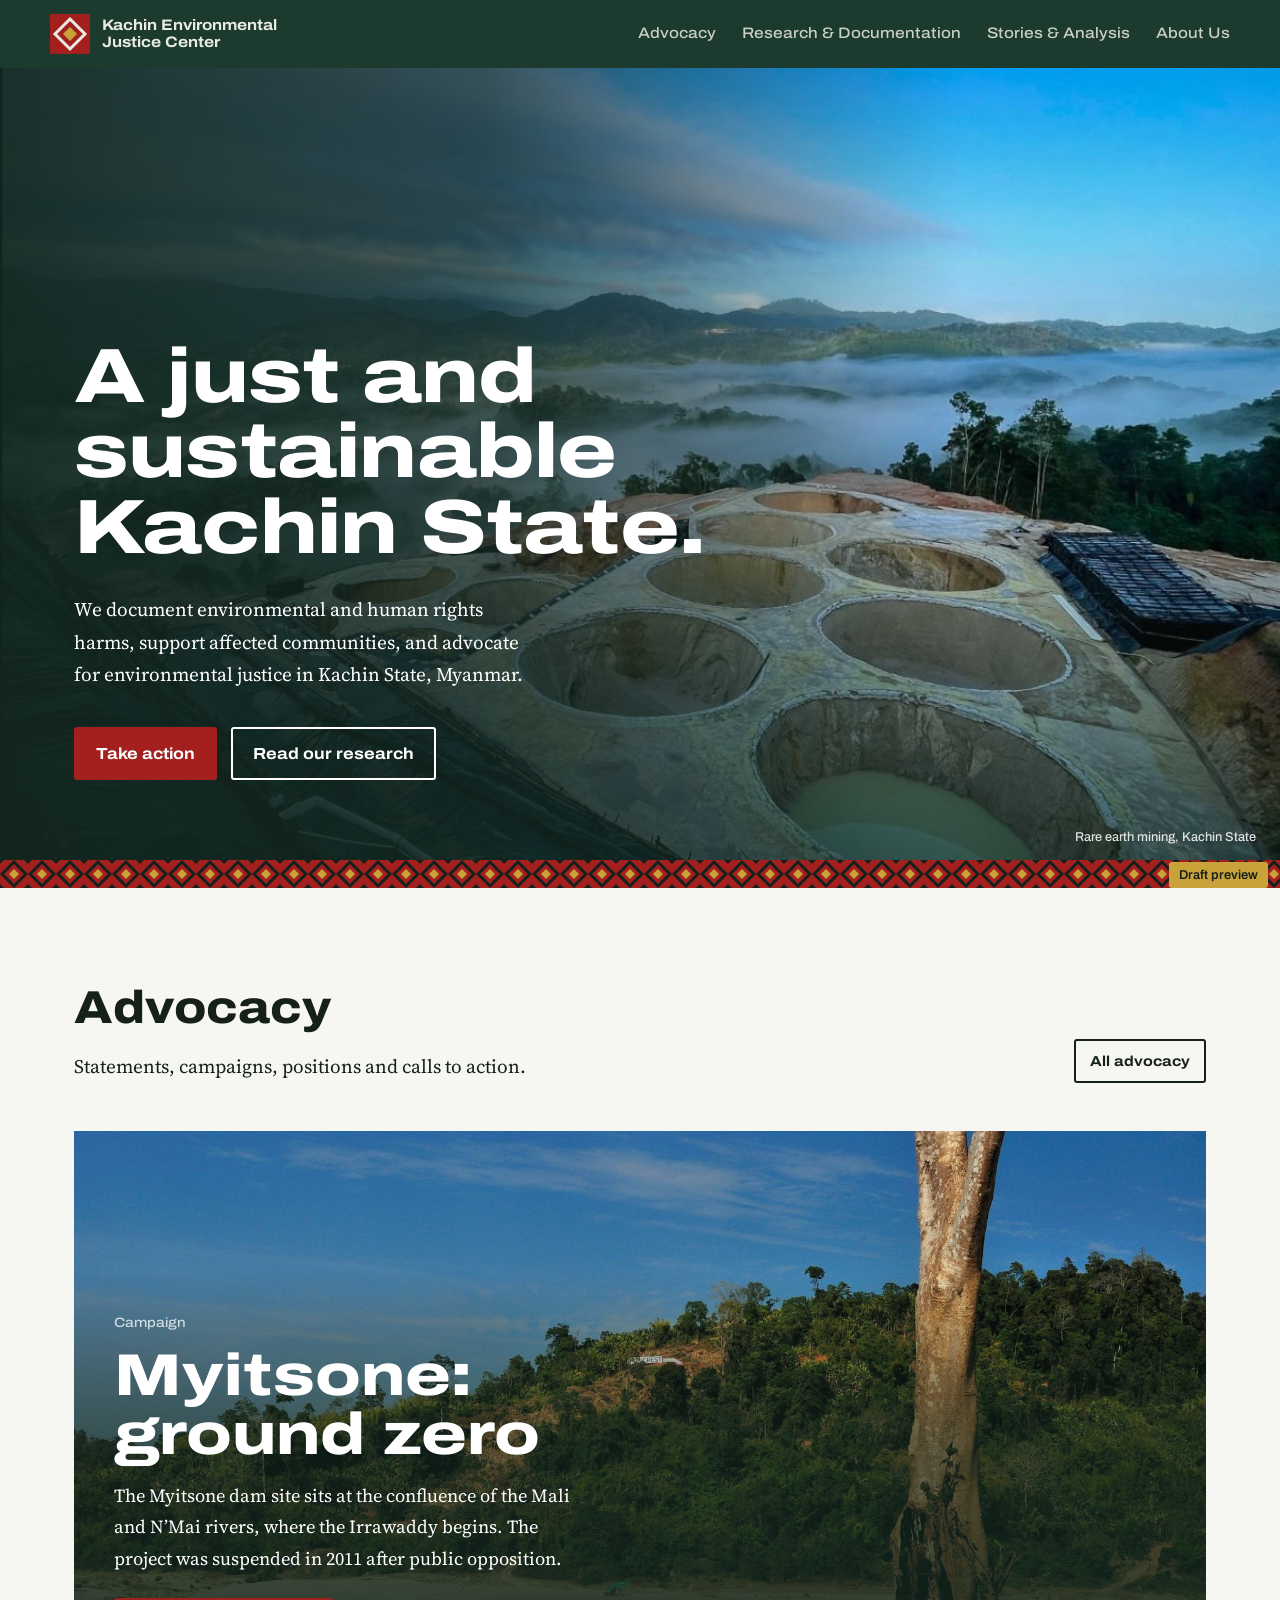
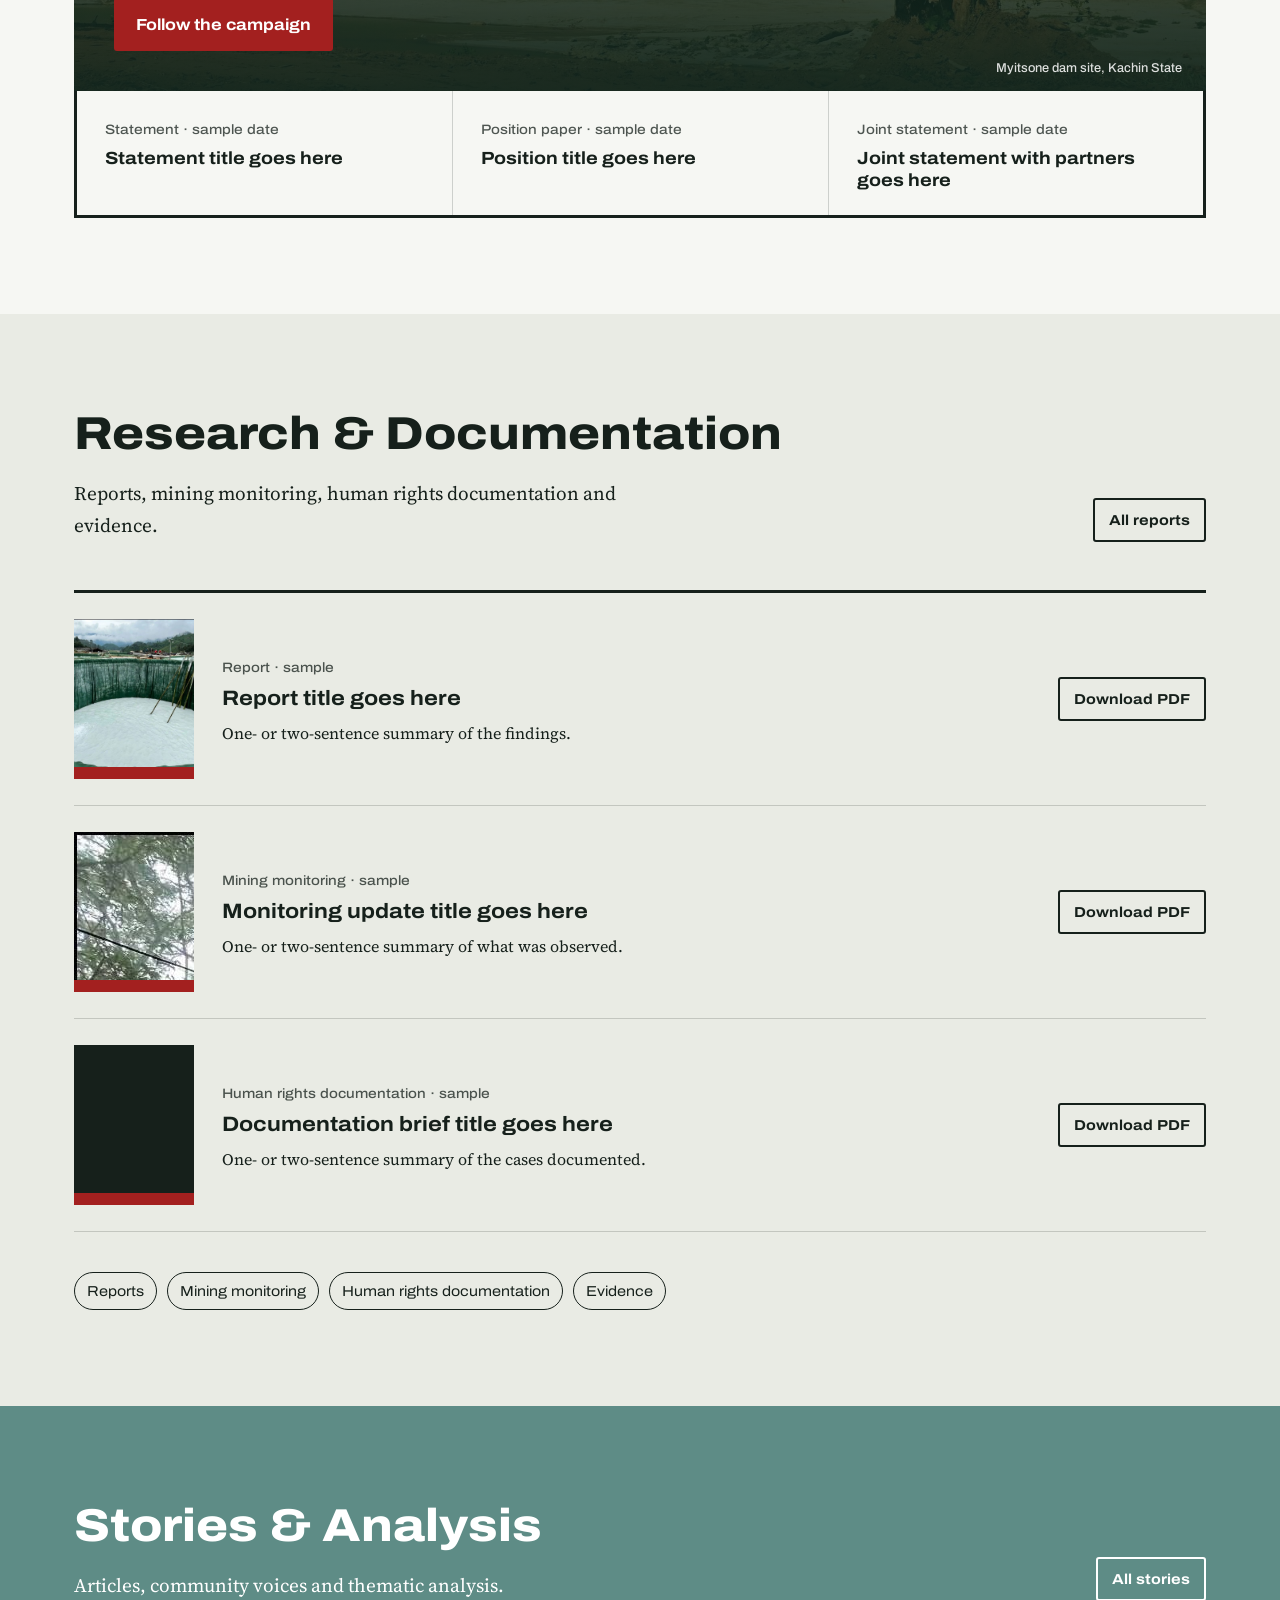
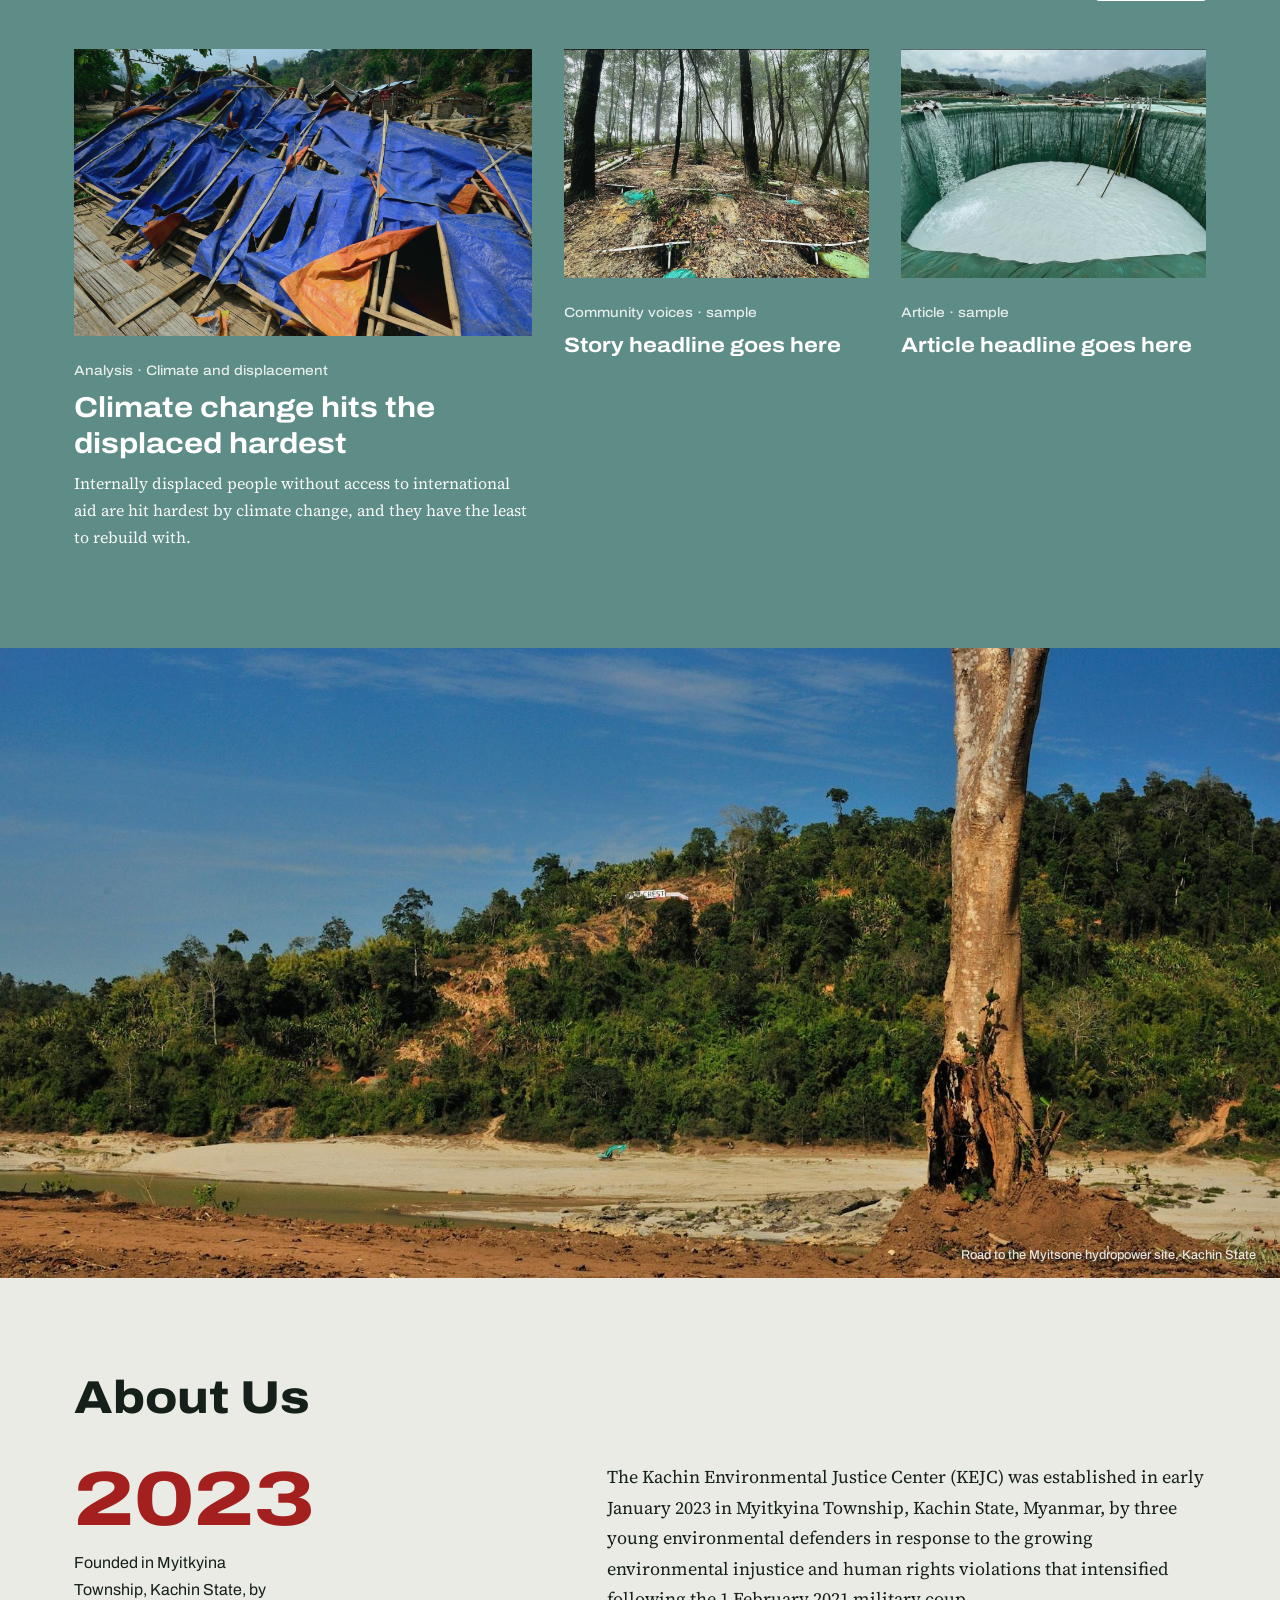
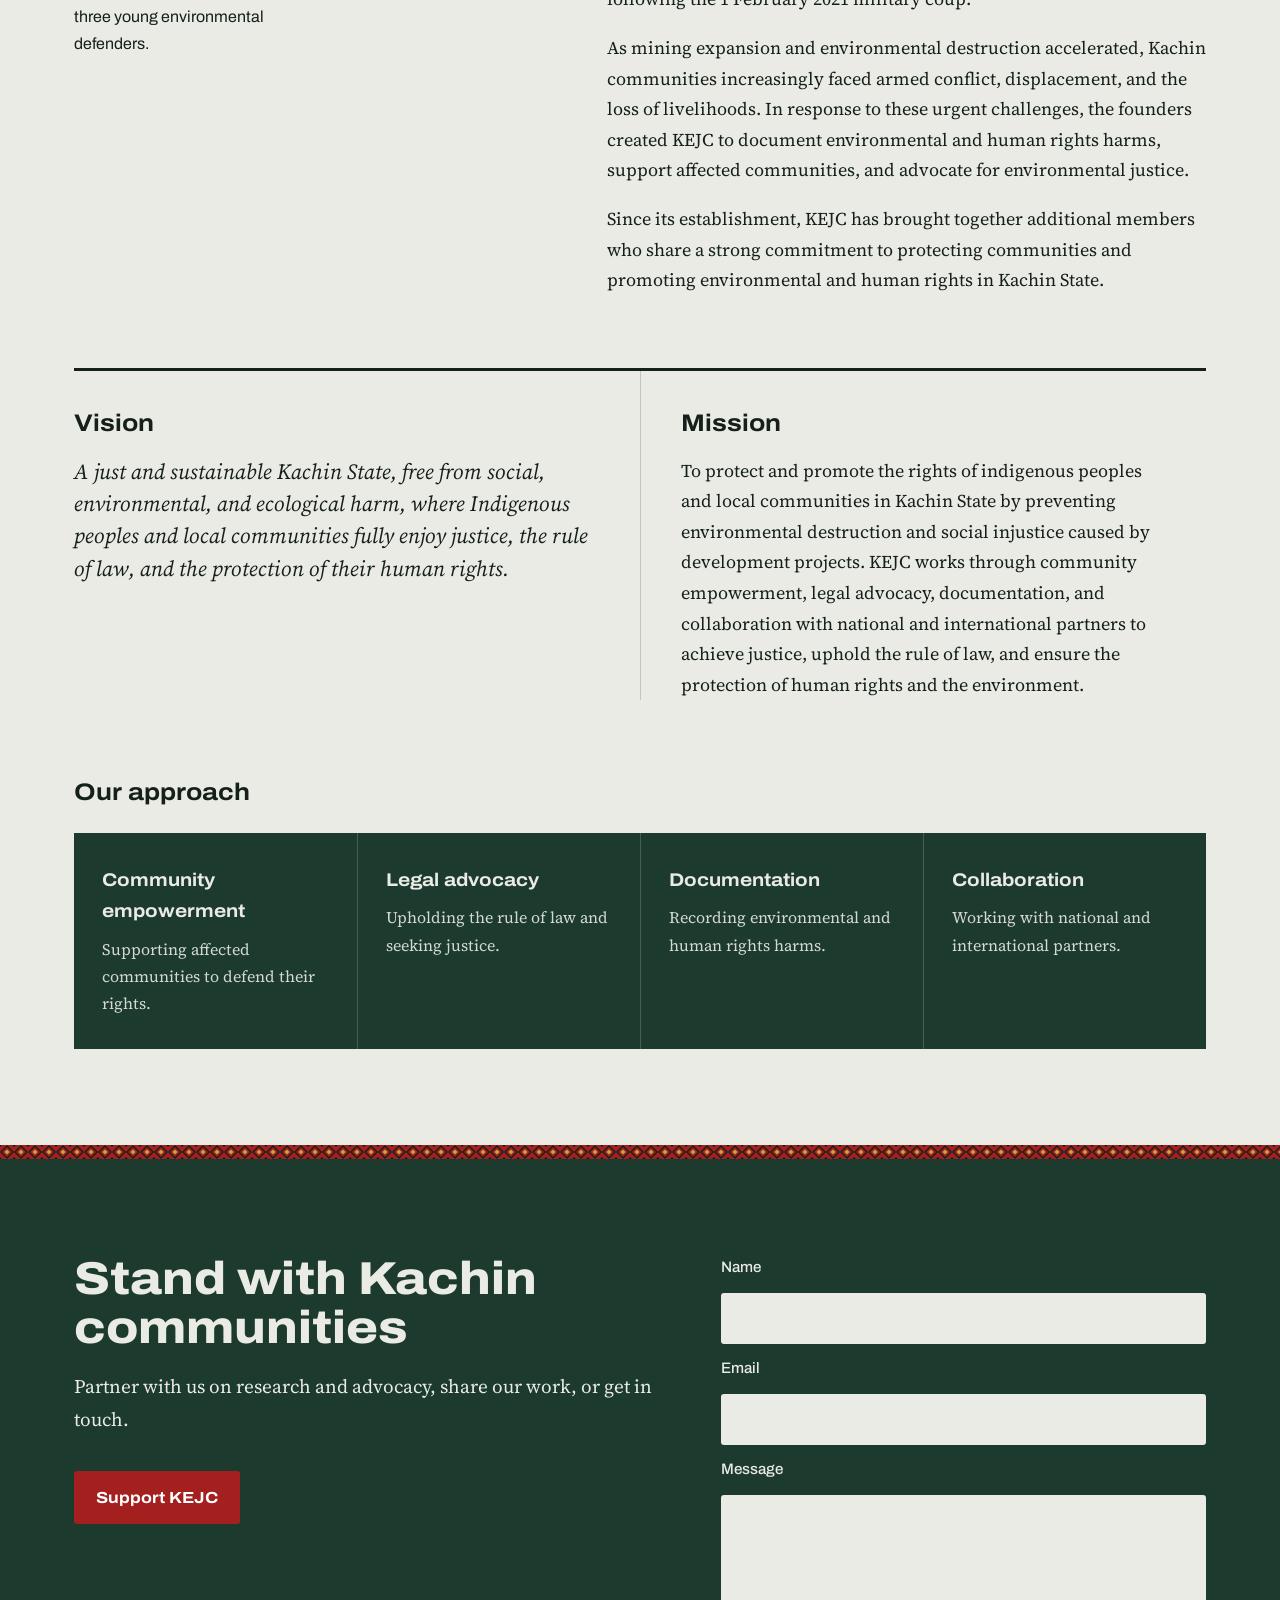
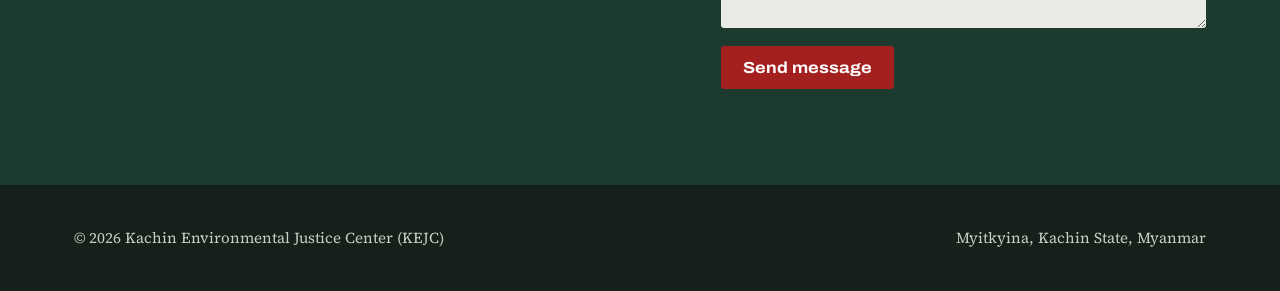
==== kejc/index.html @ d955d1c8 "Add KEJC website draft preview Co-Authored-By: Claude Opus 5.5 <noreply@anthropic.com> Claude-Sessio" ====
<!doctype html>
<html lang="en">
<head>
<meta charset="utf-8">
<meta name="viewport" content="width=device-width, initial-scale=1">
<title>Kachin Environmental Justice Center (KEJC)</title>
<meta name="description" content="KEJC documents environmental and human rights harms, supports affected communities, and advocates for environmental justice in Kachin State, Myanmar.">
<link rel="preconnect" href="https://fonts.googleapis.com">
<link rel="preconnect" href="https://fonts.gstatic.com" crossorigin>
<link href="https://fonts.googleapis.com/css2?family=Archivo:wdth,wght@112,500;112,700;125,800&family=Source+Serif+4:ital,opsz,wght@0,8..60,400;0,8..60,600;1,8..60,400&display=swap" rel="stylesheet">
<style>
  :root{
    --forest:#1C3A2E; --forest-2:#24493A; --river:#5E8C86;
    --stone:#E9EBE4; --paper:#F6F7F3; --ink:#16201B;
    --red:#A3201F; --gold:#C9A23A; --rule:rgba(22,32,27,.18);
  }
  *{box-sizing:border-box;margin:0;padding:0}
  html{scroll-behavior:smooth}
  @media (prefers-reduced-motion:reduce){html{scroll-behavior:auto}}
  body{background:var(--stone);color:var(--ink);font:1.125rem/1.7 "Source Serif 4",Georgia,serif}
  a{color:inherit}
  :focus-visible{outline:3px solid var(--gold);outline-offset:3px}
  h1,h2,h3,h4,.nav,.btn,.meta,.tag{font-family:"Archivo",system-ui,sans-serif;font-stretch:112%}
  .wrap{max-width:1180px;margin:0 auto;padding:0 24px}

  /* Woven band from Kachin textile diamonds: the page's one bold motif */
  .weave{height:28px;background-color:var(--red);
    background-image:url("data:image/svg+xml,%3Csvg xmlns='http://www.w3.org/2000/svg' width='28' height='28' viewBox='0 0 28 28'%3E%3Cpath d='M14 2 26 14 14 26 2 14Z' fill='none' stroke='%2316201B' stroke-width='3'/%3E%3Cpath d='M14 9 19 14 14 19 9 14Z' fill='%23C9A23A'/%3E%3Cpath d='M0 0 4 0 0 4ZM28 0 24 0 28 4ZM0 28 4 28 0 24ZM28 28 24 28 28 24Z' fill='%2316201B'/%3E%3C/svg%3E");
    background-size:28px 28px}
  .weave.thin{height:14px;background-size:14px 14px}

  header{background:var(--forest);color:var(--stone);position:sticky;top:0;z-index:5}
  .bar{display:flex;align-items:center;justify-content:space-between;gap:24px;padding:14px 0}
  .mark{display:flex;align-items:center;gap:12px;text-decoration:none;font-family:"Archivo";font-weight:700;font-stretch:112%;line-height:1.1;font-size:.95rem}
  .mark svg{flex:none}
  .nav{display:flex;gap:26px;list-style:none;font-size:.95rem;font-weight:500}
  .nav a{text-decoration:none;opacity:.85}
  .nav a:hover{opacity:1;text-decoration:underline;text-underline-offset:5px}
  .btn{display:inline-block;padding:13px 22px;border-radius:3px;text-decoration:none;font-weight:700;font-size:1rem;border:0;cursor:pointer}
  .btn.solid{background:var(--red);color:#fff}
  .btn.solid:hover{background:#87191A}
  .btn.line{border:2px solid currentColor;padding:11px 20px}
  .btn.small{padding:8px 14px;font-size:.9rem}

  .hero{position:relative;color:#fff;min-height:min(88vh,820px);display:flex;align-items:flex-end;
    background:linear-gradient(90deg,rgba(18,38,30,.92) 0%,rgba(18,38,30,.7) 38%,rgba(18,38,30,.05) 75%),
               linear-gradient(0deg,rgba(18,38,30,.6),transparent 40%),
               url("img/hilltop-ponds.jpg") center 60%/cover var(--forest)}
  .hero .wrap{width:100%;padding-top:120px}
  .hero h1{font-size:clamp(2.5rem,6vw,5.2rem);font-weight:800;font-stretch:125%;line-height:.98;letter-spacing:-.01em;max-width:13ch}
  .hero p{max-width:46ch;margin-top:28px;font-size:1.2rem}
  .ctas{display:flex;flex-wrap:wrap;gap:14px;margin:36px 0 80px}
  .credit{position:absolute;right:24px;bottom:16px;font:500 .8rem "Archivo",sans-serif;opacity:.85}
  .photo,.story .ph.photo,.cover.photo{background-size:cover;background-position:center;background-repeat:no-repeat}

  section{padding:96px 0}
  h2{font-size:clamp(2rem,3.6vw,3rem);font-weight:800;line-height:1.05}
  .lede{max-width:62ch;margin-top:18px;font-size:1.2rem}
  .head{display:flex;justify-content:space-between;align-items:end;gap:24px;flex-wrap:wrap}

  /* Advocacy: action-led, red */
  .advocacy{background:var(--paper)}
  .callout{margin-top:48px;display:grid;grid-template-columns:1.4fr 1fr;border:3px solid var(--ink)}
  .callout .main{padding:40px;background:var(--red);color:#fff}
  .callout .main h3{font-size:clamp(1.6rem,2.6vw,2.2rem);line-height:1.15;margin:10px 0 16px}
  .callout .main .btn{background:#fff;color:var(--red);margin-top:22px}
  .callout ul{list-style:none}
  .callout li{padding:22px 28px;border-bottom:1px solid var(--rule)}
  .callout li:last-child{border-bottom:0}
  .meta{font-size:.85rem;font-weight:500;opacity:.75}
  .callout h4{font-size:1.1rem;margin-top:4px;line-height:1.3}

  /* Research: evidence-led, a report list */
  .reports{margin-top:48px;border-top:3px solid var(--ink)}
  .report{display:grid;grid-template-columns:120px 1fr auto;gap:28px;align-items:center;padding:26px 0;border-bottom:1px solid var(--rule)}
  .cover{aspect-ratio:3/4;background:var(--forest);position:relative;overflow:hidden}
  .cover::after{content:"";position:absolute;left:0;right:0;bottom:0;height:12px;background:var(--red)}
  .cover.b{background:var(--river)} .cover.c{background:var(--ink)}
  .report h3{font-size:1.3rem;line-height:1.25;margin:4px 0 8px}
  .report p{font-size:1rem;max-width:60ch}
  .tags{display:flex;gap:10px;flex-wrap:wrap;margin-top:40px}
  .tag{font-size:.9rem;padding:6px 12px;border:1px solid var(--ink);border-radius:20px;text-decoration:none}
  .tag:hover{background:var(--ink);color:var(--stone)}

  /* Stories: reading-led, river blue */
  .stories{background:var(--river);color:#fff}
  .story-grid{display:grid;grid-template-columns:1.5fr 1fr 1fr;gap:32px;margin-top:48px}
  .story .ph{aspect-ratio:4/3;background:var(--forest-2);margin-bottom:18px;display:grid;place-items:center;font-family:"Archivo";font-size:.85rem;opacity:.9}
  .story.big .ph{aspect-ratio:16/10}
  .story h3{font-size:1.3rem;line-height:1.25;margin:6px 0 8px}
  .story.big h3{font-size:1.8rem}
  .story p{font-size:1rem;opacity:.95}
  .stories .meta{opacity:.85}

  .band{position:relative;height:min(70vh,640px);background:url("img/myitsone.jpg") center 55%/cover var(--forest)}
  .band .credit{color:#fff;text-shadow:0 1px 3px rgba(0,0,0,.6)}
  .feature{margin-top:48px;position:relative;min-height:560px;display:flex;align-items:flex-end;color:#fff;
    background:linear-gradient(0deg,rgba(18,38,30,.95) 0%,rgba(18,38,30,.6) 45%,rgba(18,38,30,0) 75%),
               url("img/myitsone.jpg") center 50%/cover var(--forest)}
  .feature .inner{padding:40px;max-width:60ch}
  .feature h3{font-size:clamp(2.2rem,4.6vw,3.8rem);font-weight:800;font-stretch:125%;line-height:1;margin:10px 0 16px}
  .feature p{font-size:1.15rem}
  .feature .btn{margin-top:24px}
  .feature .credit{color:#fff;opacity:.85}
  .more{list-style:none;display:grid;grid-template-columns:repeat(3,1fr);border:3px solid var(--ink);border-top:0}
  .more li{padding:22px 28px}
  .more li+li{border-left:1px solid var(--rule)}
  .more h4{font-size:1.1rem;margin-top:4px;line-height:1.3}
  @media (max-width:900px){.more{grid-template-columns:1fr}.more li+li{border-left:0;border-top:1px solid var(--rule)}.feature .inner{padding:28px}}
  /* About */
  .about-grid{display:grid;grid-template-columns:1fr 1.3fr;gap:72px;margin-top:40px}
  .about-grid .story-text p+p{margin-top:1em}
  .founded{font-family:"Archivo";font-weight:800;font-stretch:125%;font-size:clamp(3rem,6vw,4.8rem);line-height:1;color:var(--red)}
  .founded-note{font-family:"Archivo";font-size:1rem;margin-top:10px;max-width:24ch}
  .vm{display:grid;grid-template-columns:1fr 1fr;margin-top:72px;border-top:3px solid var(--ink)}
  .vm div{padding:32px 40px 0 0}
  .vm div+div{padding-left:40px;border-left:1px solid var(--rule)}
  .vm h3{font-size:1.5rem;margin-bottom:12px}
  .vm .vision{font-size:1.35rem;line-height:1.5;font-style:italic}
  .approach{list-style:none;display:grid;grid-template-columns:repeat(4,1fr);gap:0;margin-top:72px;background:var(--forest);color:var(--stone)}
  .approach li{padding:32px 28px}
  .approach li+li{border-left:1px solid rgba(233,235,228,.2)}
  .approach h4{font-size:1.15rem;margin-bottom:8px}
  .approach p{font-size:1rem;opacity:.9}
  .approach-title{margin-top:72px;font-size:1.5rem}
  .approach-title + .approach{margin-top:20px}

  .join{background:var(--forest);color:var(--stone)}
  .join .wrap{display:grid;grid-template-columns:1.2fr 1fr;gap:64px}
  .join .ctas{margin-bottom:0}
  form{display:grid;gap:12px}
  label{font-family:"Archivo";font-size:.95rem;font-weight:500}
  input,textarea{width:100%;padding:12px 14px;border:0;border-radius:3px;background:var(--stone);color:var(--ink);font:inherit;font-size:1rem}
  form .btn{justify-self:start;margin-top:6px}

  footer{background:var(--ink);color:var(--stone);font-size:.95rem;padding:40px 0}
  footer .wrap{display:flex;flex-wrap:wrap;justify-content:space-between;gap:16px;opacity:.85}

  .draft{position:fixed;right:12px;bottom:12px;background:var(--gold);color:var(--ink);font:600 .8rem "Archivo",sans-serif;padding:6px 10px;border-radius:3px;z-index:9}

  @media (max-width:900px){
    .nav{display:none}
    .hero .wrap,.join .wrap,.about-grid,.callout,.vm{grid-template-columns:1fr}
    .hero .wrap{padding-top:48px;gap:0}
    .ctas{margin-bottom:40px}
    .story-grid{grid-template-columns:1fr}
    .report{grid-template-columns:72px 1fr}
    .report .btn{grid-column:2;justify-self:start}
    .vm div,.vm div+div{padding:28px 0 0;border-left:0}
    .approach{grid-template-columns:1fr 1fr}
    .approach li+li{border-left:0}
    .about-grid{gap:32px}
    section{padding:64px 0}
  }
</style>
</head>
<body>

<header>
  <div class="wrap bar">
    <a class="mark" href="#top" aria-label="KEJC home">
      <svg width="40" height="40" viewBox="0 0 40 40" aria-hidden="true"><rect width="40" height="40" fill="#A3201F"/><path d="M20 5 35 20 20 35 5 20Z" fill="none" stroke="#E9EBE4" stroke-width="3"/><path d="M20 13 27 20 20 27 13 20Z" fill="#C9A23A"/></svg>
      <span>Kachin Environmental<br>Justice Center</span>
    </a>
    <ul class="nav">
      <li><a href="#advocacy">Advocacy</a></li>
      <li><a href="#research">Research &amp; Documentation</a></li>
      <li><a href="#stories">Stories &amp; Analysis</a></li>
      <li><a href="#about">About Us</a></li>
    </ul>
  </div>
</header>

<main id="top">
  <div class="hero">
    <div class="wrap">
      <h1>A just and sustainable Kachin State.</h1>
      <p>We document environmental and human rights harms, support affected communities, and advocate for environmental justice in Kachin State, Myanmar.</p>
      <div class="ctas">
        <a class="btn solid" href="#advocacy">Take action</a>
        <a class="btn line" href="#research">Read our research</a>
      </div>
    </div>
    <span class="credit">Rare earth mining, Kachin State</span>
  </div>
  <div class="weave" role="presentation"></div>

  <!-- 1. ADVOCACY -->
  <section id="advocacy" class="advocacy">
    <div class="wrap">
      <div class="head">
        <div>
          <h2>Advocacy</h2>
          <p class="lede">Statements, campaigns, positions and calls to action.</p>
        </div>
        <a class="btn line small" href="#">All advocacy</a>
      </div>
      <div class="feature" role="img" aria-label="Myitsone dam site: a lone tree on cleared ground beside the river">
        <div class="inner">
          <span class="meta">Campaign</span>
          <h3>Myitsone: ground zero</h3>
          <p>The Myitsone dam site sits at the confluence of the Mali and N’Mai rivers, where the Irrawaddy begins. The project was suspended in 2011 after public opposition.</p>
          <a class="btn solid" href="#">Follow the campaign</a>
        </div>
        <span class="credit">Myitsone dam site, Kachin State</span>
      </div>
      <ul class="more">
        <li><span class="meta">Statement · sample date</span><h4>Statement title goes here</h4></li>
        <li><span class="meta">Position paper · sample date</span><h4>Position title goes here</h4></li>
        <li><span class="meta">Joint statement · sample date</span><h4>Joint statement with partners goes here</h4></li>
      </ul>
    </div>
  </section>

  <!-- 2. RESEARCH & DOCUMENTATION -->
  <section id="research">
    <div class="wrap">
      <div class="head">
        <div>
          <h2>Research &amp; Documentation</h2>
          <p class="lede">Reports, mining monitoring, human rights documentation and evidence.</p>
        </div>
        <a class="btn line small" href="#">All reports</a>
      </div>
      <div class="reports">
        <div class="report">
          <div class="cover photo" style="background-image:url(img/leach-pond.jpg)" aria-hidden="true"></div>
          <div><span class="meta">Report · sample</span><h3>Report title goes here</h3><p>One- or two-sentence summary of the findings.</p></div>
          <a class="btn line small" href="#">Download PDF</a>
        </div>
        <div class="report">
          <div class="cover b photo" style="background-image:url(img/forest-pipes.jpg)" aria-hidden="true"></div>
          <div><span class="meta">Mining monitoring · sample</span><h3>Monitoring update title goes here</h3><p>One- or two-sentence summary of what was observed.</p></div>
          <a class="btn line small" href="#">Download PDF</a>
        </div>
        <div class="report">
          <div class="cover c" aria-hidden="true"></div>
          <div><span class="meta">Human rights documentation · sample</span><h3>Documentation brief title goes here</h3><p>One- or two-sentence summary of the cases documented.</p></div>
          <a class="btn line small" href="#">Download PDF</a>
        </div>
      </div>
      <div class="tags" aria-label="Browse by type">
        <a class="tag" href="#">Reports</a>
        <a class="tag" href="#">Mining monitoring</a>
        <a class="tag" href="#">Human rights documentation</a>
        <a class="tag" href="#">Evidence</a>
      </div>
    </div>
  </section>

  <!-- 3. STORIES & ANALYSIS -->
  <section id="stories" class="stories">
    <div class="wrap">
      <div class="head">
        <div>
          <h2>Stories &amp; Analysis</h2>
          <p class="lede">Articles, community voices and thematic analysis.</p>
        </div>
        <a class="btn line small" href="#">All stories</a>
      </div>
      <div class="story-grid">
        <article class="story big"><div class="ph photo" role="img" aria-label="Damaged bamboo and tarpaulin shelter at a displacement camp, Kachin State" style="background-image:url(img/idp-shelter.jpg)"></div><span class="meta">Analysis · Climate and displacement</span><h3>Climate change hits the displaced hardest</h3><p>Internally displaced people without access to international aid are hit hardest by climate change, and they have the least to rebuild with.</p></article>
        <article class="story"><div class="ph photo" role="img" aria-label="Rare earth mining pipes laid through forest, Kachin State" style="background-image:url(img/forest-pipes.jpg)"></div><span class="meta">Community voices · sample</span><h3>Story headline goes here</h3></article>
        <article class="story"><div class="ph photo" role="img" aria-label="Rare earth leaching pond, Kachin State" style="background-image:url(img/leach-pond.jpg)"></div><span class="meta">Article · sample</span><h3>Article headline goes here</h3></article>
      </div>
    </div>
  </section>

  <div class="band" role="img" aria-label="A dump truck passes the Myitsone Hydropower sign, Kachin State"><span class="credit">Road to the Myitsone hydropower site, Kachin State</span></div>

  <!-- 4. ABOUT US -->
  <section id="about">
    <div class="wrap">
      <h2>About Us</h2>
      <div class="about-grid">
        <div>
          <div class="founded">2023</div>
          <p class="founded-note">Founded in Myitkyina Township, Kachin State, by three young environmental defenders.</p>
        </div>
        <div class="story-text">
          <p>The Kachin Environmental Justice Center (KEJC) was established in early January 2023 in Myitkyina Township, Kachin State, Myanmar, by three young environmental defenders in response to the growing environmental injustice and human rights violations that intensified following the 1 February 2021 military coup.</p>
          <p>As mining expansion and environmental destruction accelerated, Kachin communities increasingly faced armed conflict, displacement, and the loss of livelihoods. In response to these urgent challenges, the founders created KEJC to document environmental and human rights harms, support affected communities, and advocate for environmental justice.</p>
          <p>Since its establishment, KEJC has brought together additional members who share a strong commitment to protecting communities and promoting environmental and human rights in Kachin State.</p>
        </div>
      </div>

      <div class="vm">
        <div>
          <h3>Vision</h3>
          <p class="vision">A just and sustainable Kachin State, free from social, environmental, and ecological harm, where Indigenous peoples and local communities fully enjoy justice, the rule of law, and the protection of their human rights.</p>
        </div>
        <div>
          <h3>Mission</h3>
          <p>To protect and promote the rights of indigenous peoples and local communities in Kachin State by preventing environmental destruction and social injustice caused by development projects. KEJC works through community empowerment, legal advocacy, documentation, and collaboration with national and international partners to achieve justice, uphold the rule of law, and ensure the protection of human rights and the environment.</p>
        </div>
      </div>

      <h3 class="approach-title">Our approach</h3>
      <ul class="approach">
        <li><h4>Community empowerment</h4><p>Supporting affected communities to defend their rights.</p></li>
        <li><h4>Legal advocacy</h4><p>Upholding the rule of law and seeking justice.</p></li>
        <li><h4>Documentation</h4><p>Recording environmental and human rights harms.</p></li>
        <li><h4>Collaboration</h4><p>Working with national and international partners.</p></li>
      </ul>
    </div>
  </section>

  <div class="weave thin" role="presentation"></div>
  <section id="contact" class="join">
    <div class="wrap">
      <div>
        <h2>Stand with Kachin communities</h2>
        <p class="lede">Partner with us on research and advocacy, share our work, or get in touch.</p>
        <div class="ctas">
          <a class="btn solid" href="#">Support KEJC</a>
        </div>
      </div>
      <form onsubmit="event.preventDefault();this.querySelector('button').textContent='Message sent (demo)';">
        <label for="n">Name</label><input id="n" autocomplete="name">
        <label for="e">Email</label><input id="e" type="email" autocomplete="email">
        <label for="m">Message</label><textarea id="m" rows="4"></textarea>
        <button class="btn solid" type="submit">Send message</button>
      </form>
    </div>
  </section>
</main>

<footer>
  <div class="wrap">
    <span>© 2026 Kachin Environmental Justice Center (KEJC)</span>
    <span>Myitkyina, Kachin State, Myanmar</span>
  </div>
</footer>

<div class="draft">Draft preview</div>
</body>
</html>
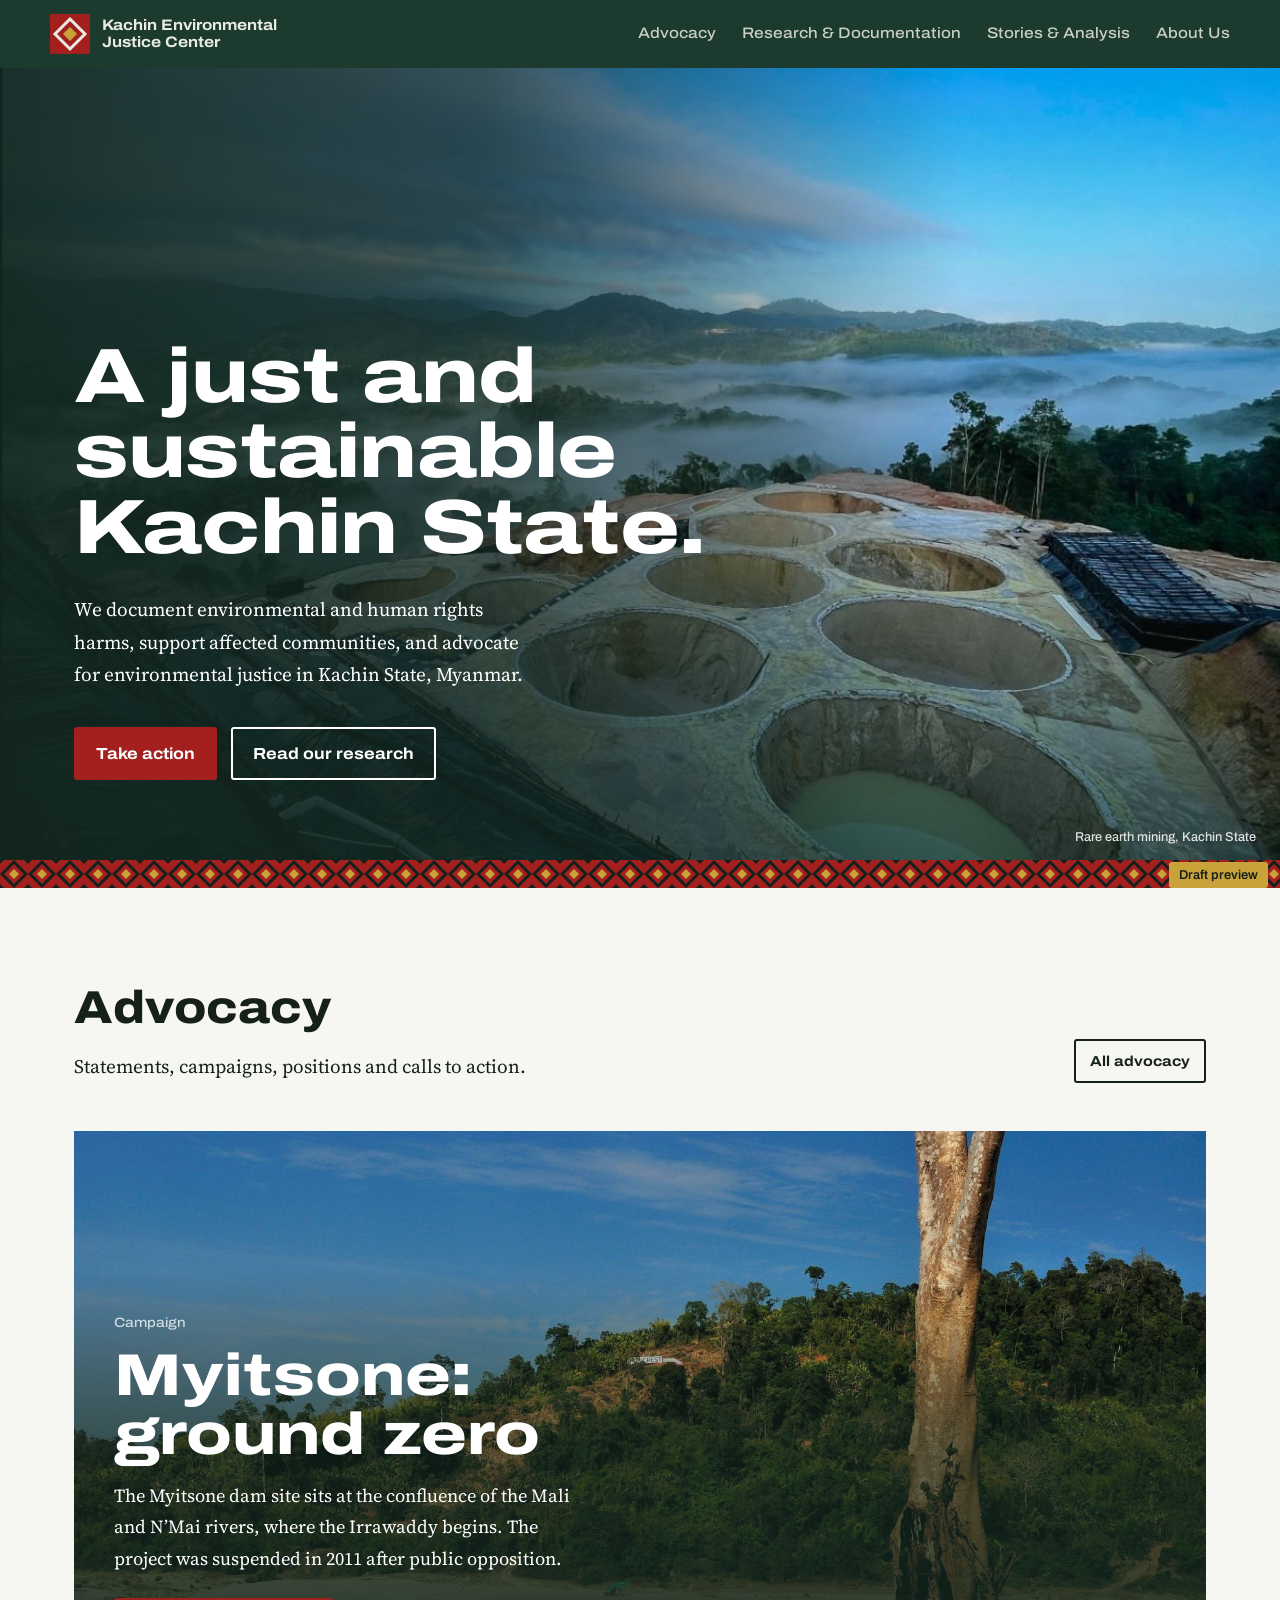
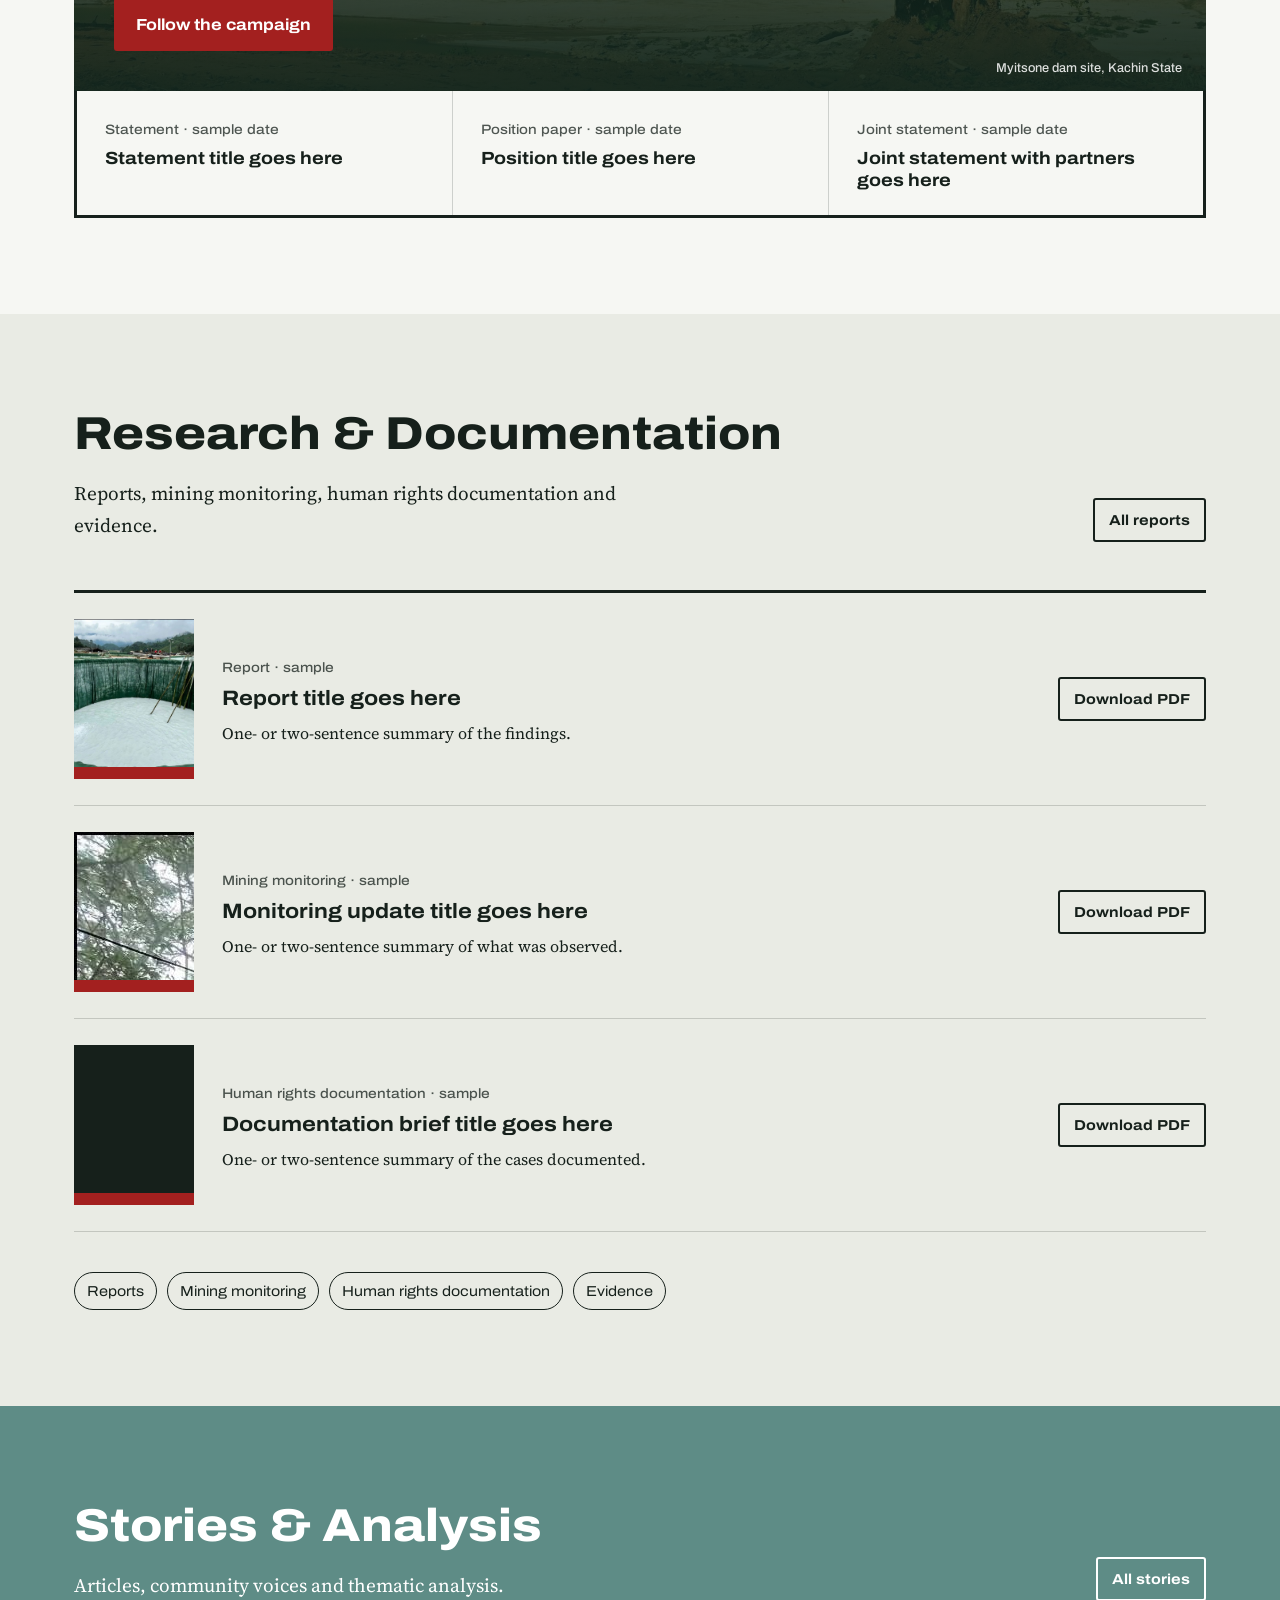
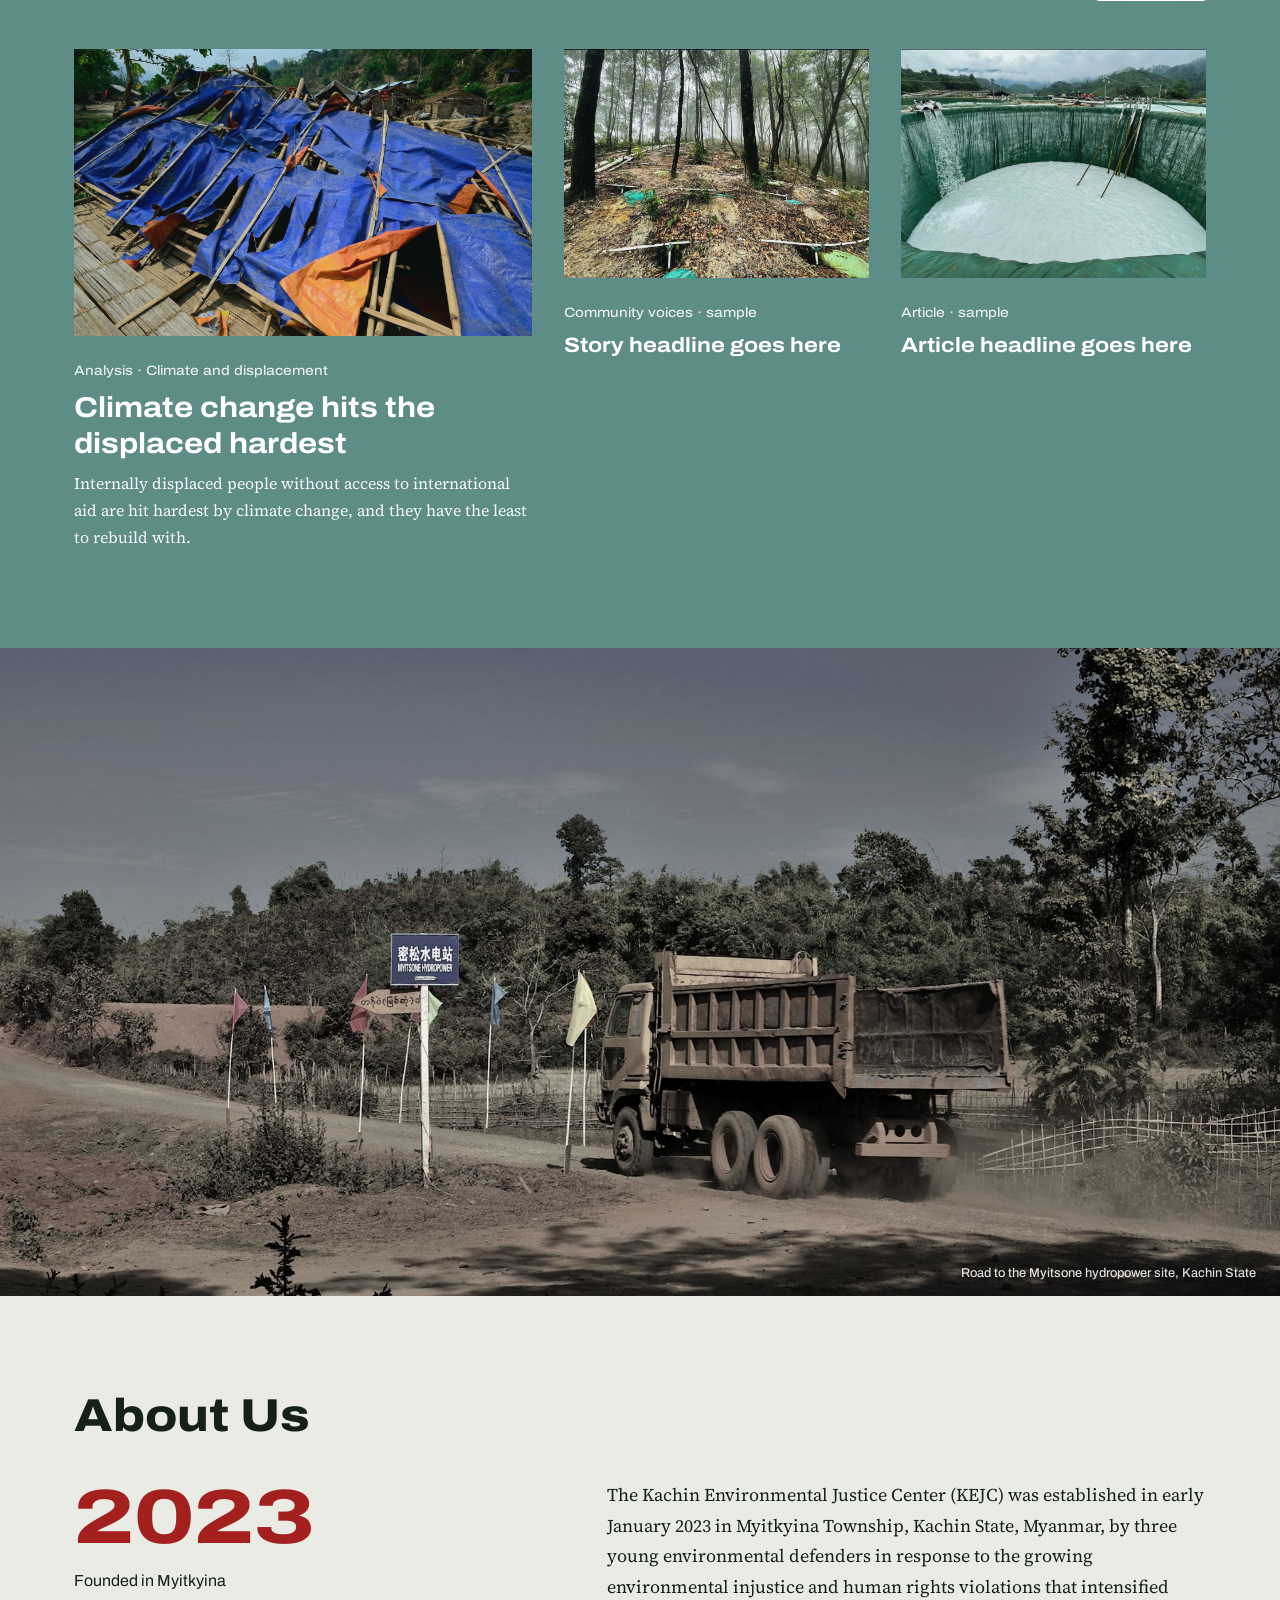
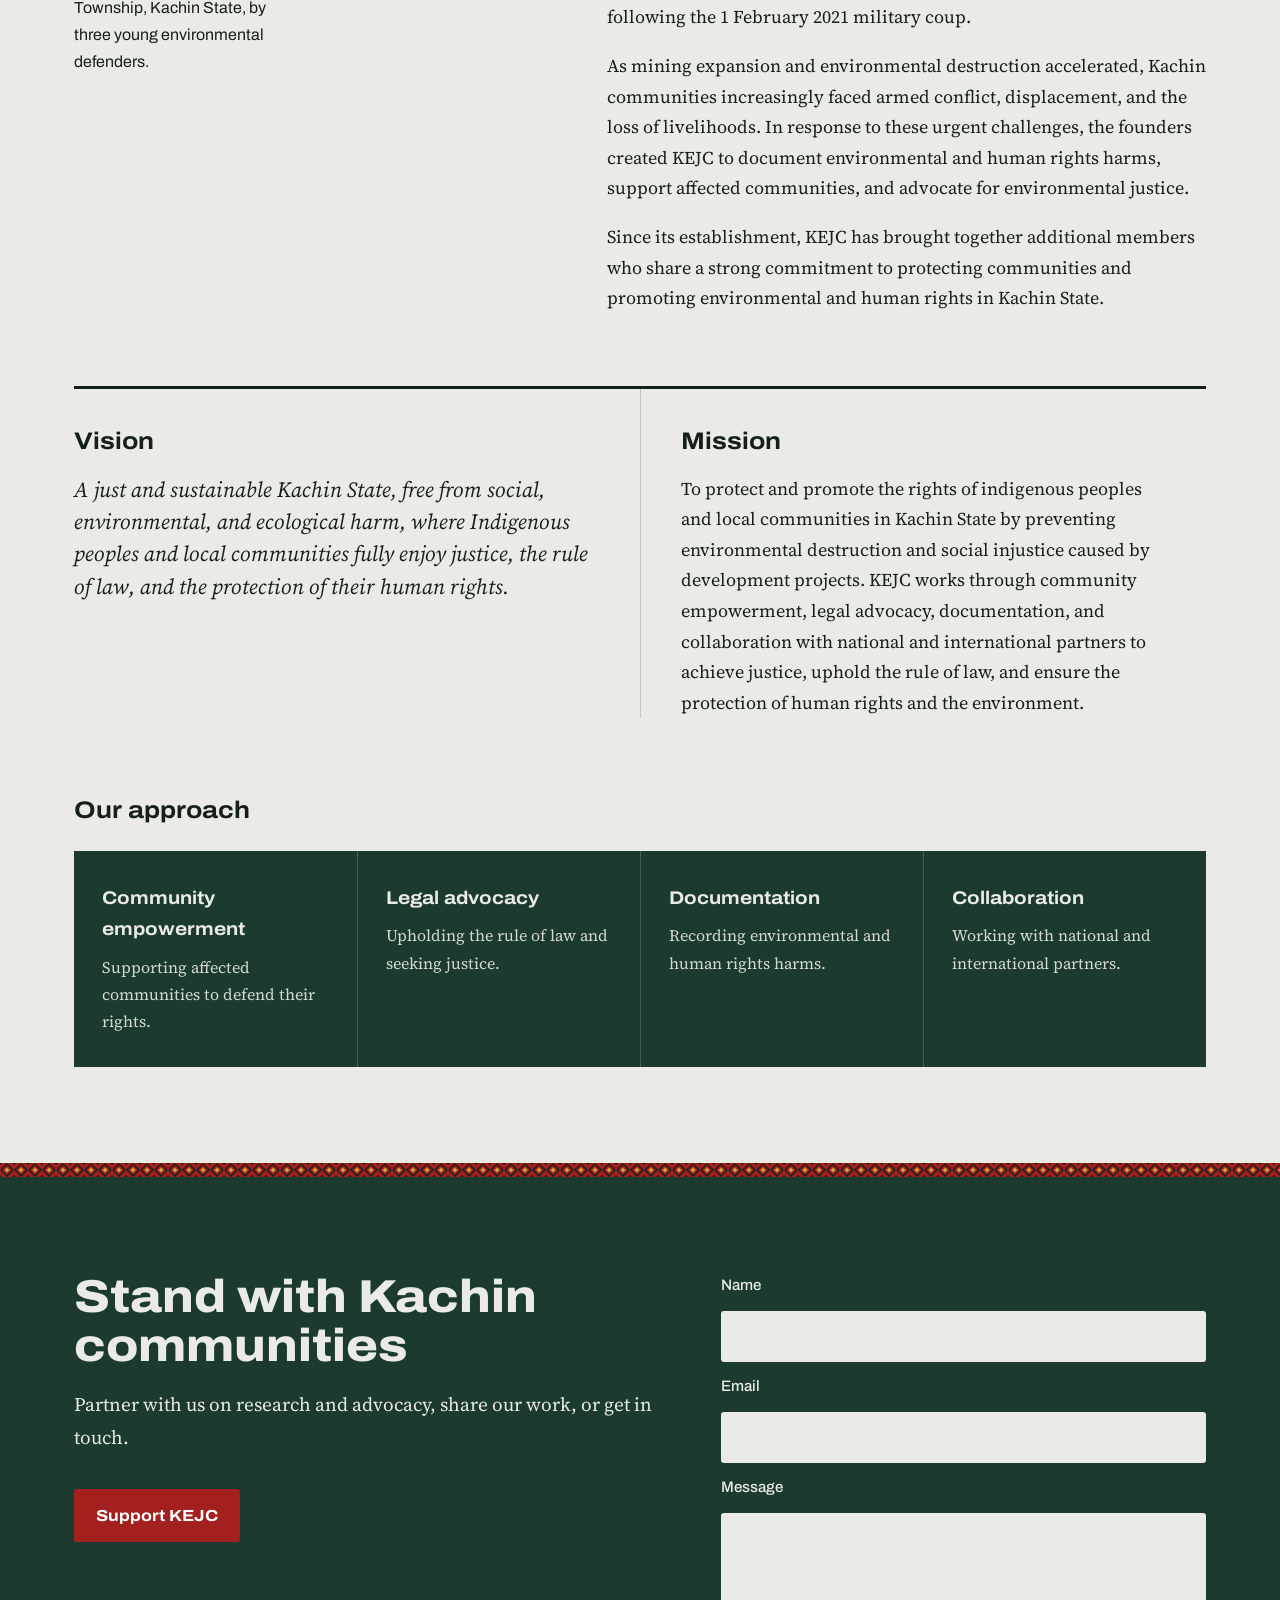
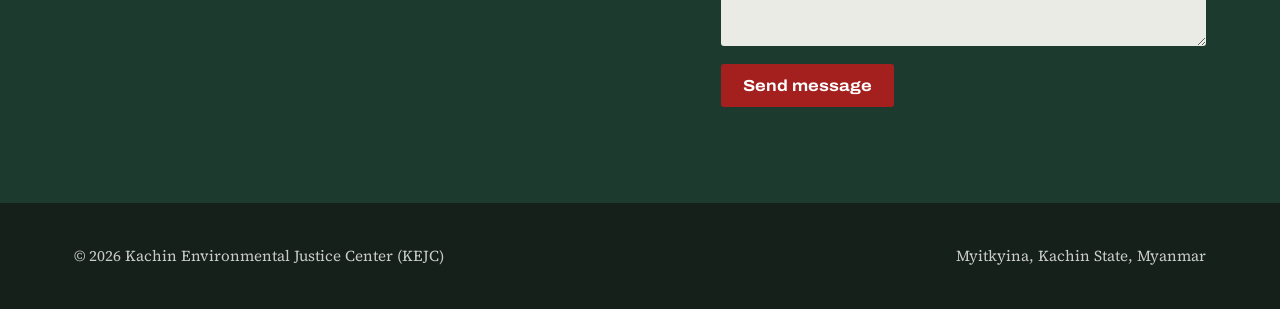
==== commit 6aa6a3c0: "KEJC draft: desaturated Myitsone road photo band Co-Authored-By: Claude Opus 5.5 <noreply@anthropic." ====
--- a/kejc/index.html
+++ b/kejc/index.html
@@ -92,7 +92,7 @@
   .story p{font-size:1rem;opacity:.95}
   .stories .meta{opacity:.85}
 
-  .band{position:relative;height:min(70vh,640px);background:url("img/myitsone.jpg") center 55%/cover var(--forest)}
+  .band{position:relative;height:min(72vh,660px);background:url("img/myitsone-road.jpg") center 60%/cover var(--ink)}
   .band .credit{color:#fff;text-shadow:0 1px 3px rgba(0,0,0,.6)}
   .feature{margin-top:48px;position:relative;min-height:560px;display:flex;align-items:flex-end;color:#fff;
     background:linear-gradient(0deg,rgba(18,38,30,.95) 0%,rgba(18,38,30,.6) 45%,rgba(18,38,30,0) 75%),
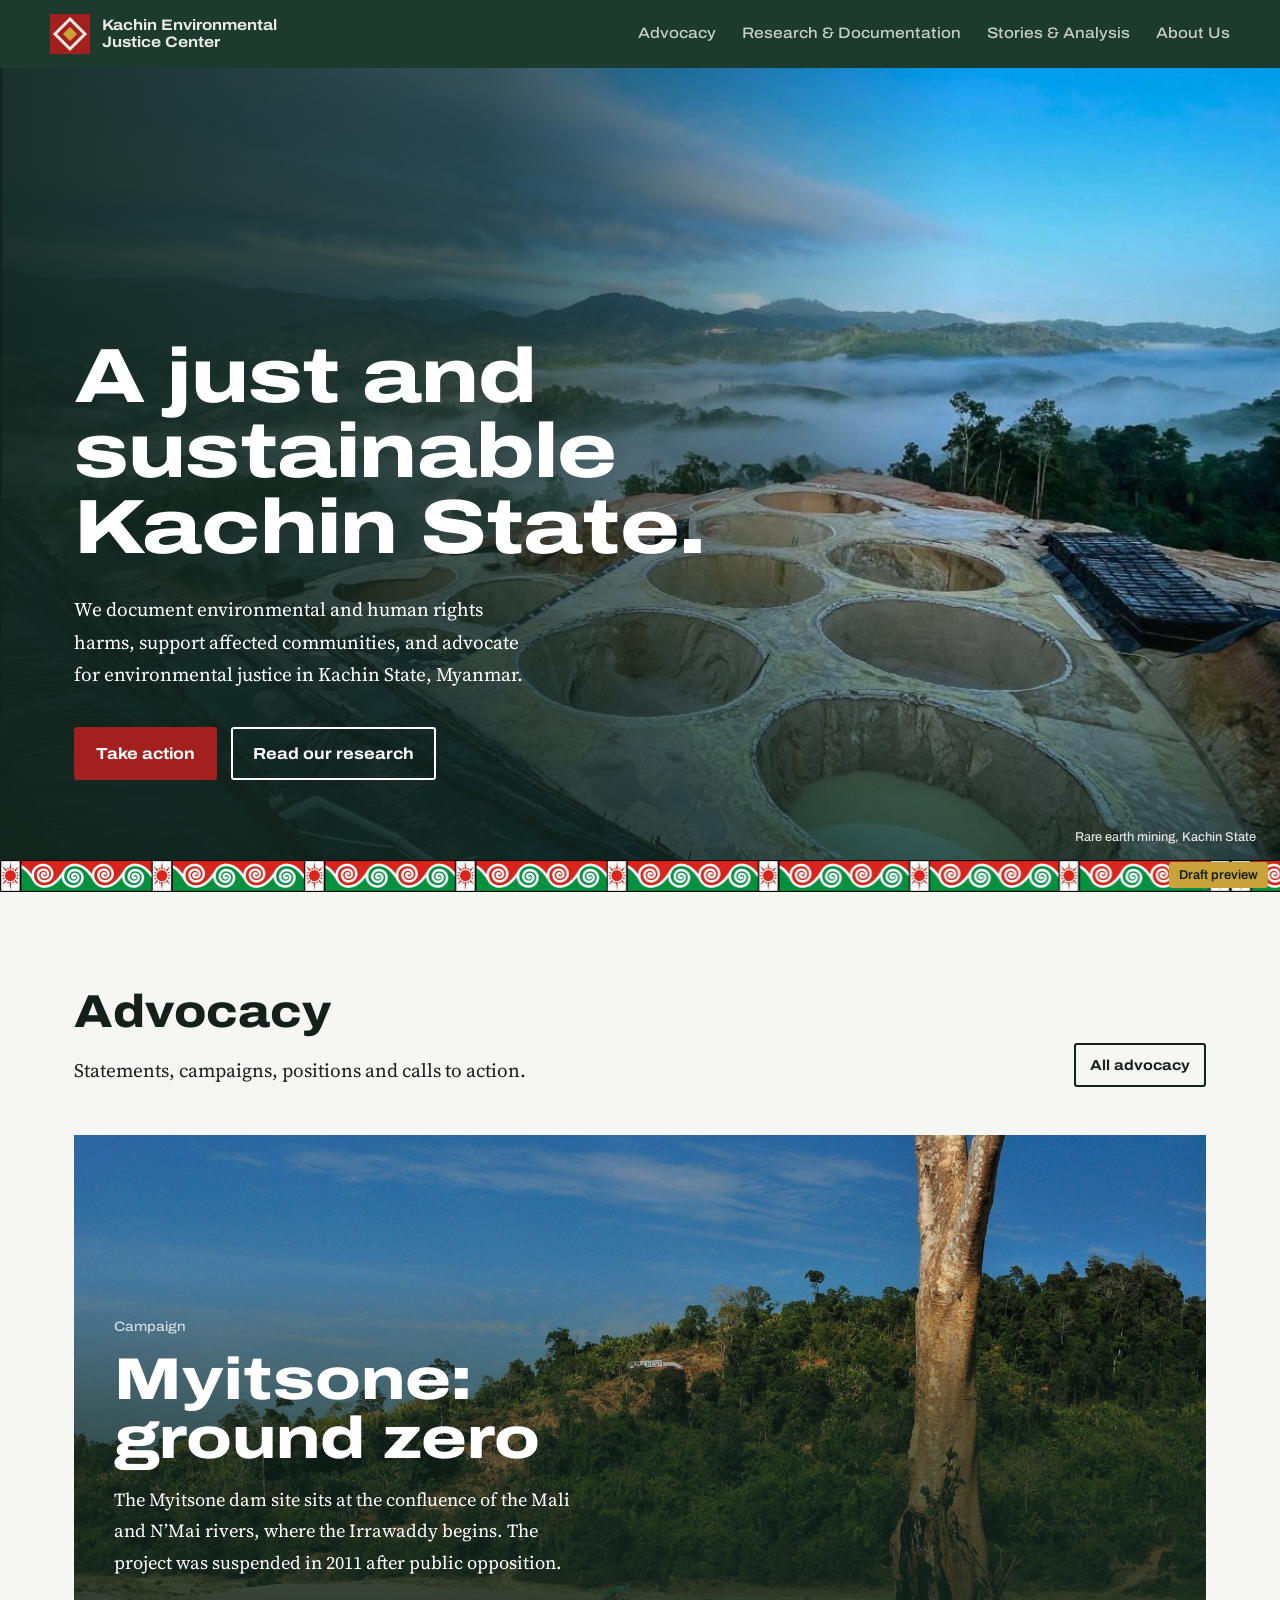
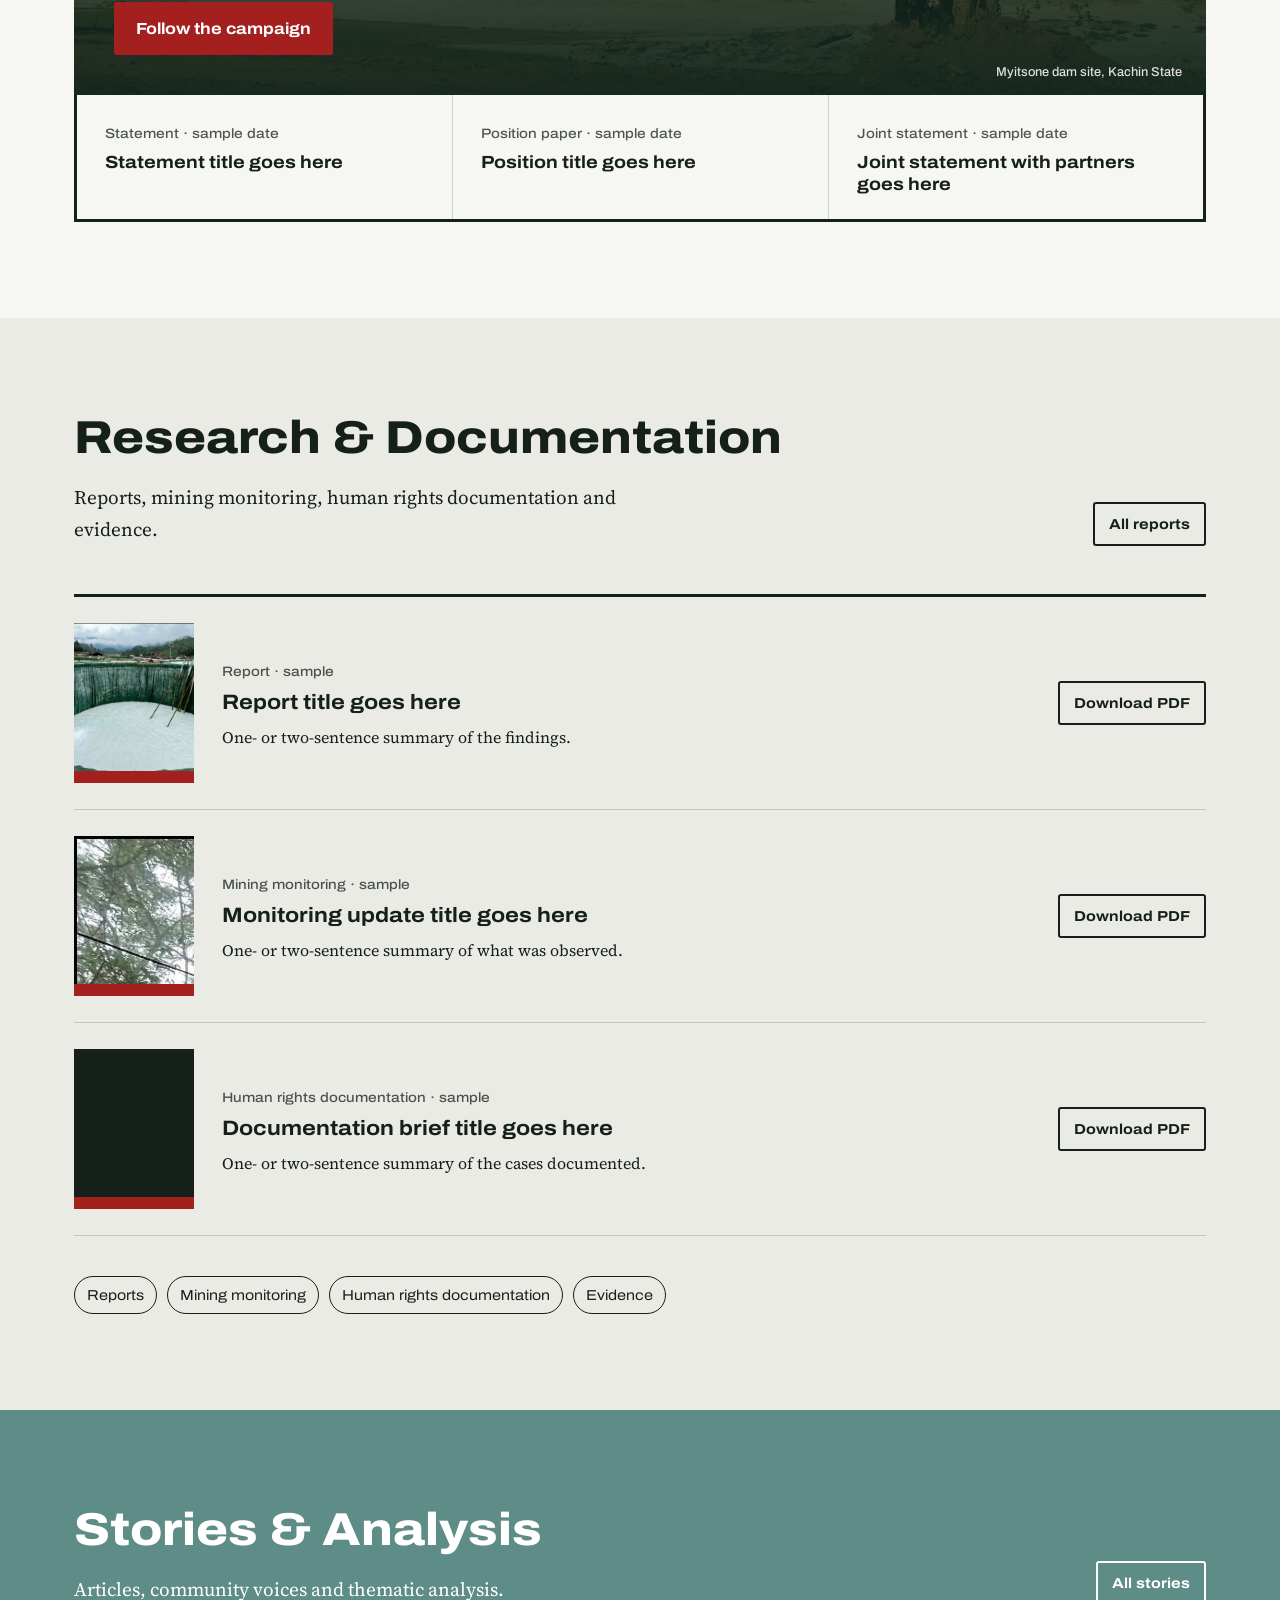
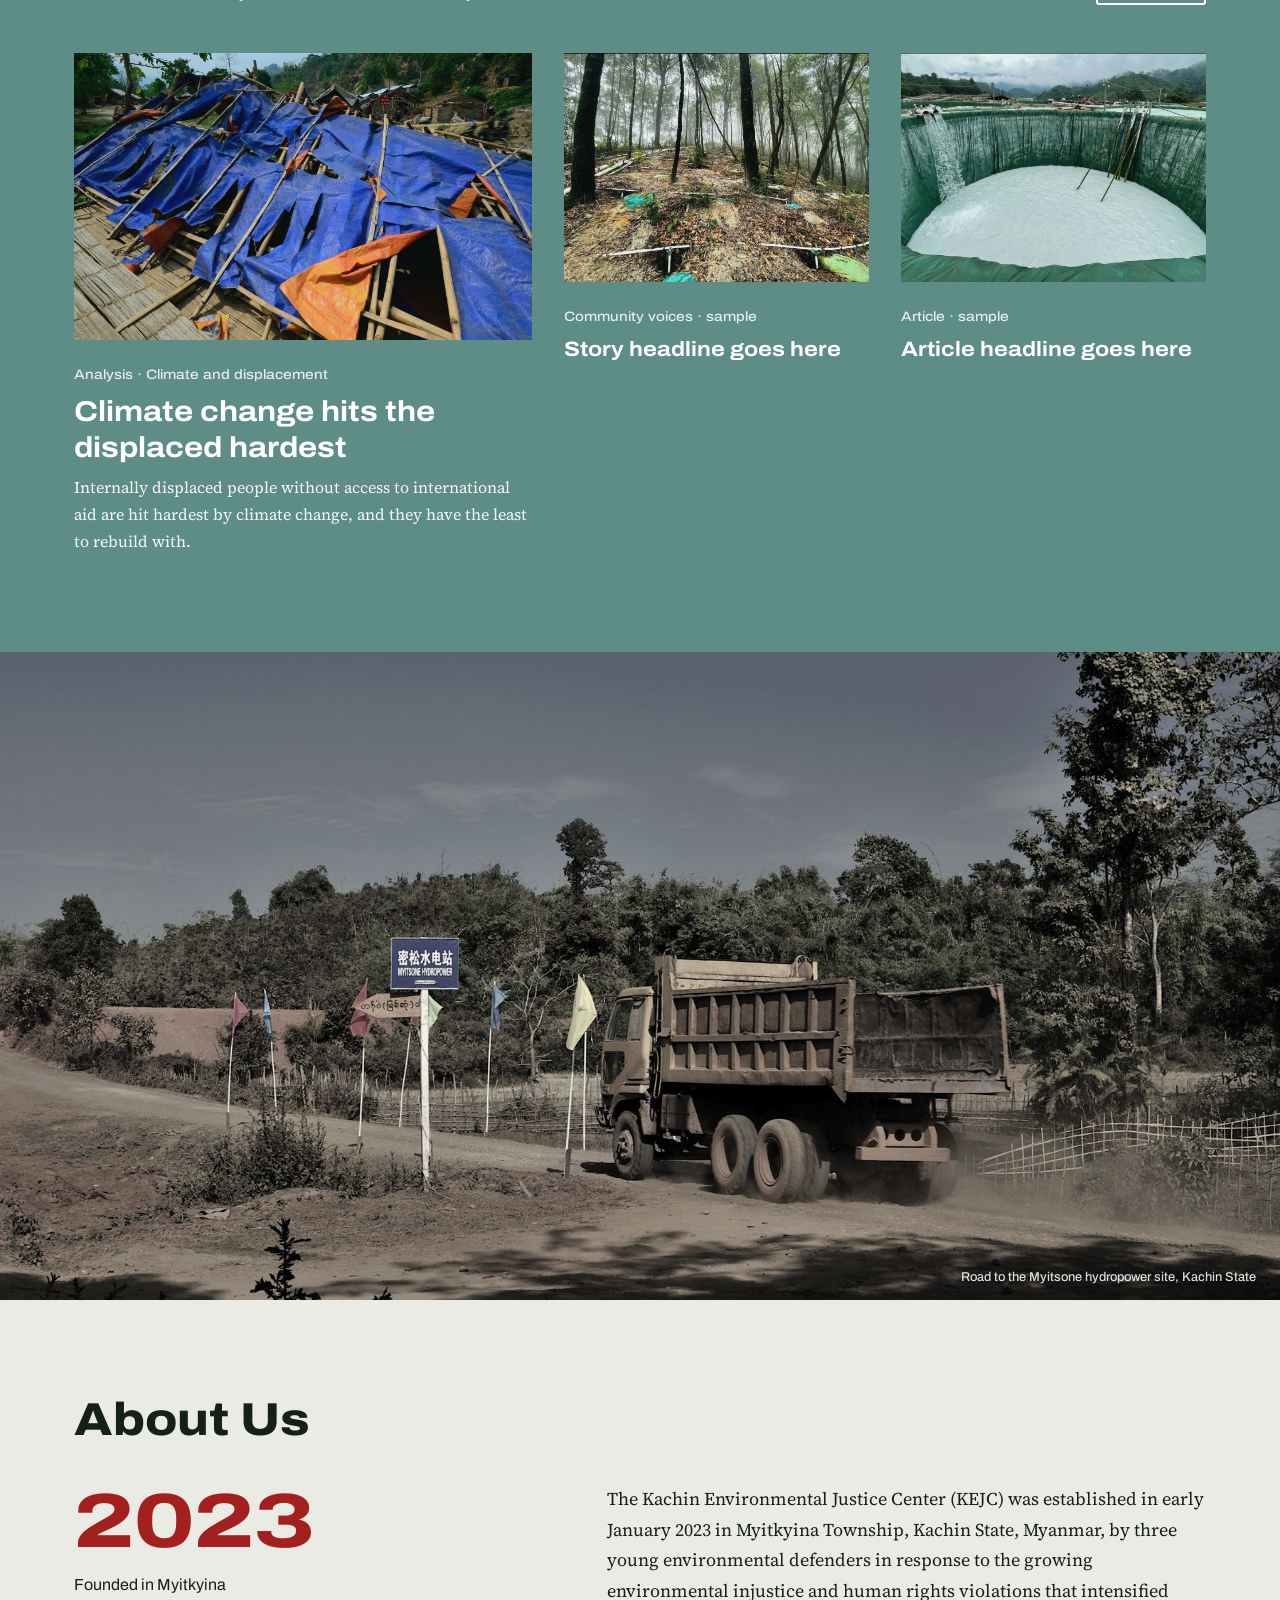
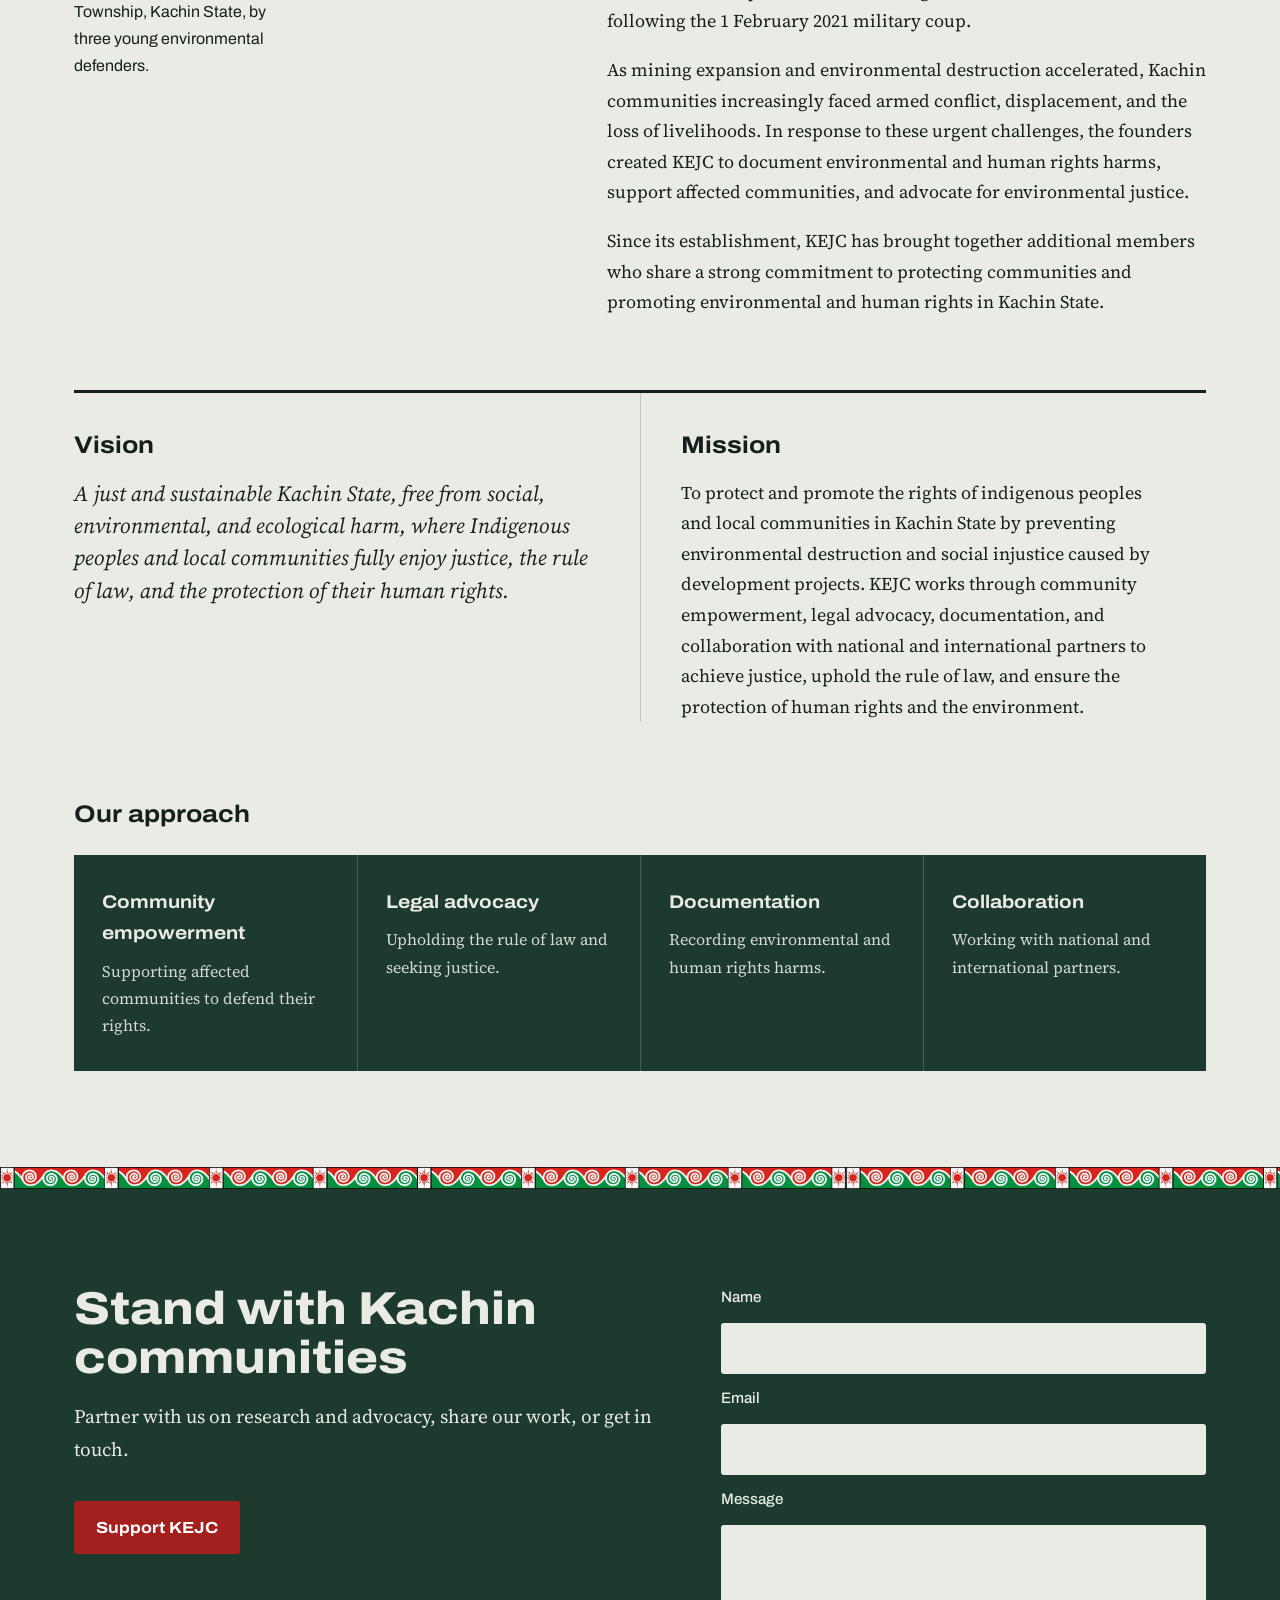
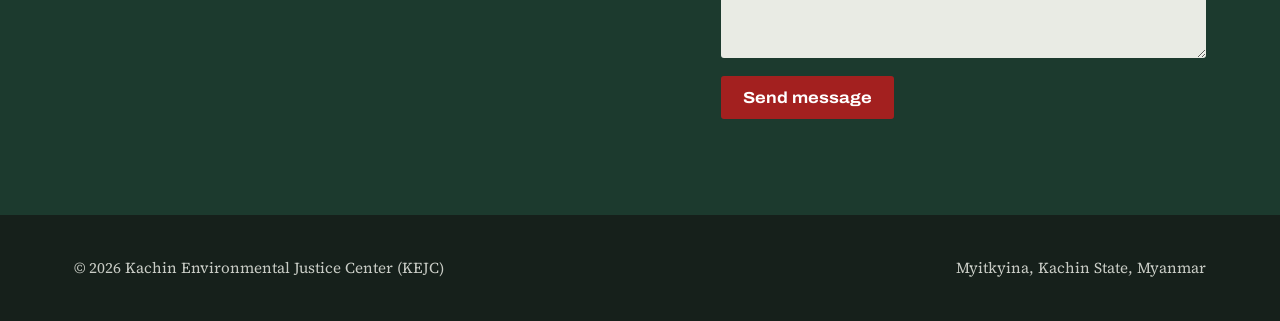
==== commit f28cc8d7: "KEJC draft: Manau pattern divider from Everyday Kachin Co-Authored-By: Claude Opus 5.5 <noreply@anth" ====
--- a/kejc/index.html
+++ b/kejc/index.html
@@ -24,10 +24,8 @@
   .wrap{max-width:1180px;margin:0 auto;padding:0 24px}
 
   /* Woven band from Kachin textile diamonds: the page's one bold motif */
-  .weave{height:28px;background-color:var(--red);
-    background-image:url("data:image/svg+xml,%3Csvg xmlns='http://www.w3.org/2000/svg' width='28' height='28' viewBox='0 0 28 28'%3E%3Cpath d='M14 2 26 14 14 26 2 14Z' fill='none' stroke='%2316201B' stroke-width='3'/%3E%3Cpath d='M14 9 19 14 14 19 9 14Z' fill='%23C9A23A'/%3E%3Cpath d='M0 0 4 0 0 4ZM28 0 24 0 28 4ZM0 28 4 28 0 24ZM28 28 24 28 28 24Z' fill='%2316201B'/%3E%3C/svg%3E");
-    background-size:28px 28px}
-  .weave.thin{height:14px;background-size:14px 14px}
+  .weave{height:32px;background:#111 url("img/manau-strip.jpg") 0 0/auto 100% repeat-x}
+  .weave.thin{height:22px}
 
   header{background:var(--forest);color:var(--stone);position:sticky;top:0;z-index:5}
   .bar{display:flex;align-items:center;justify-content:space-between;gap:24px;padding:14px 0}
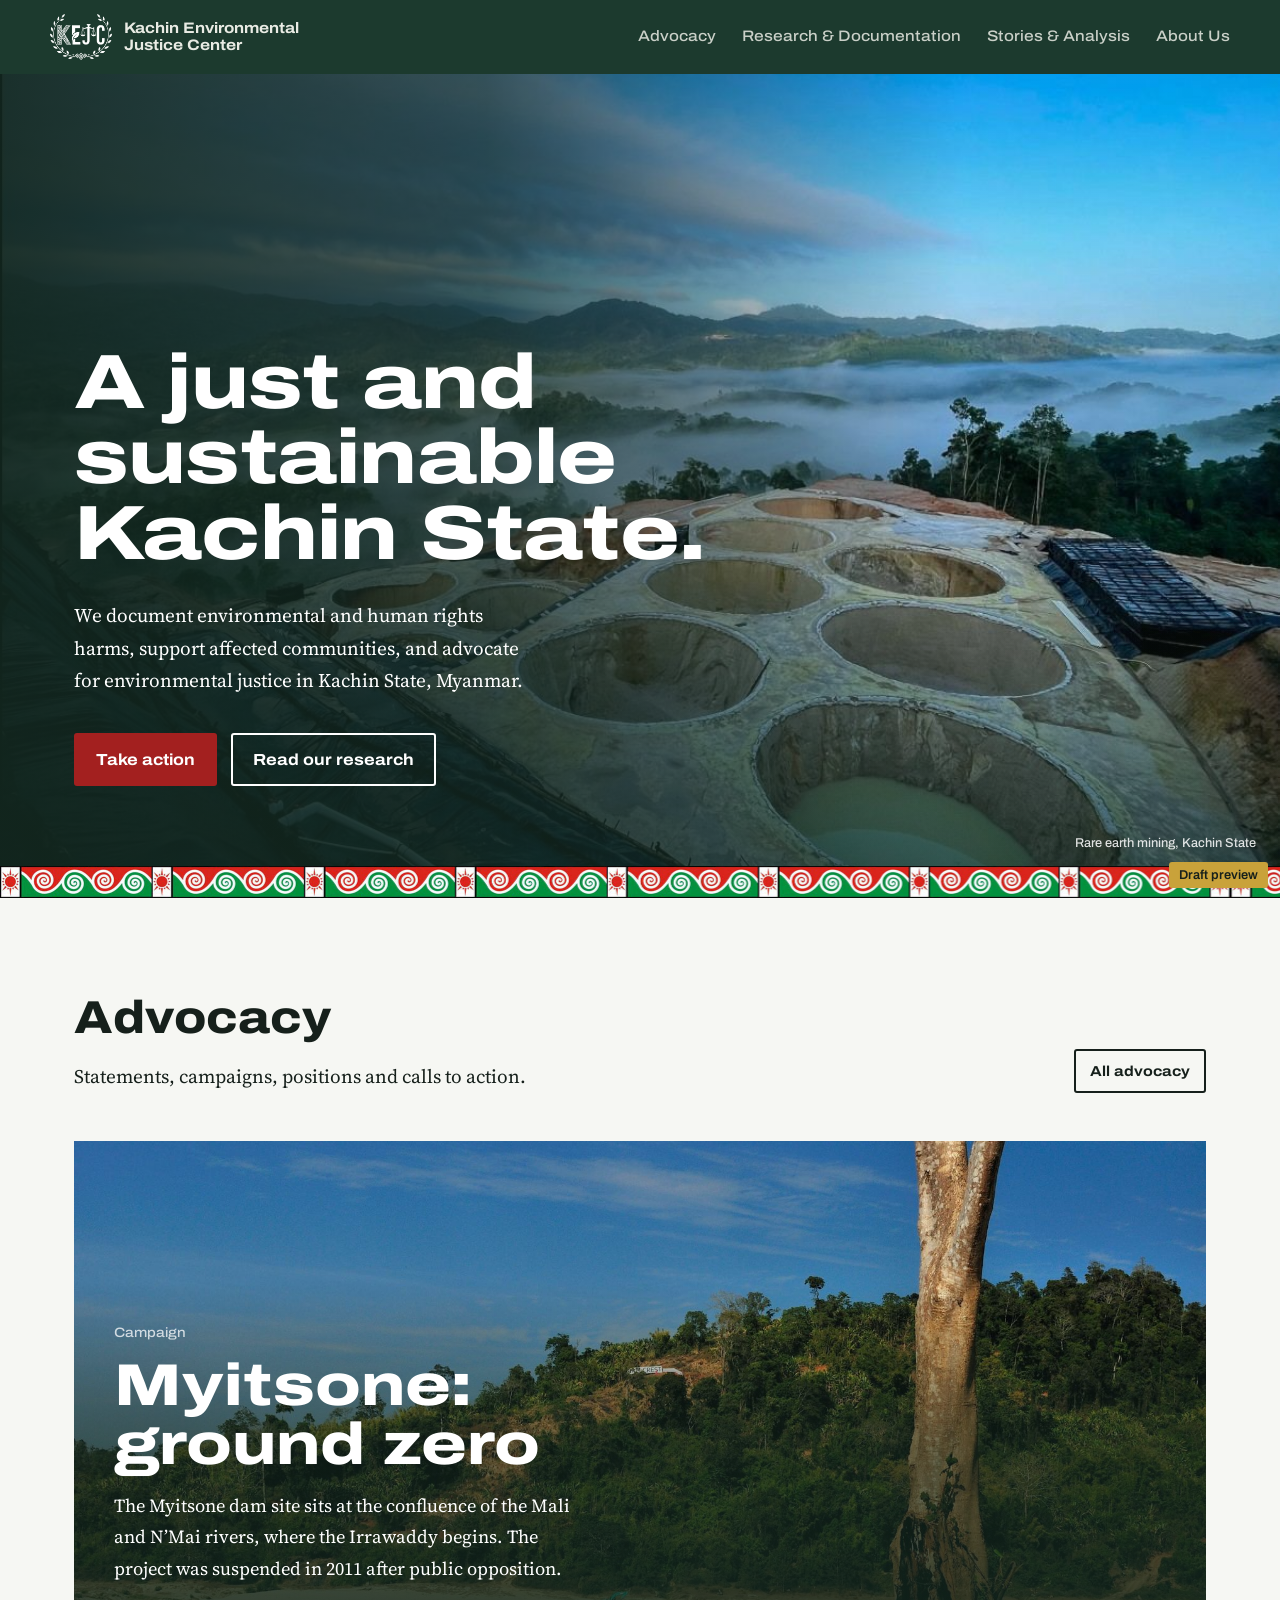
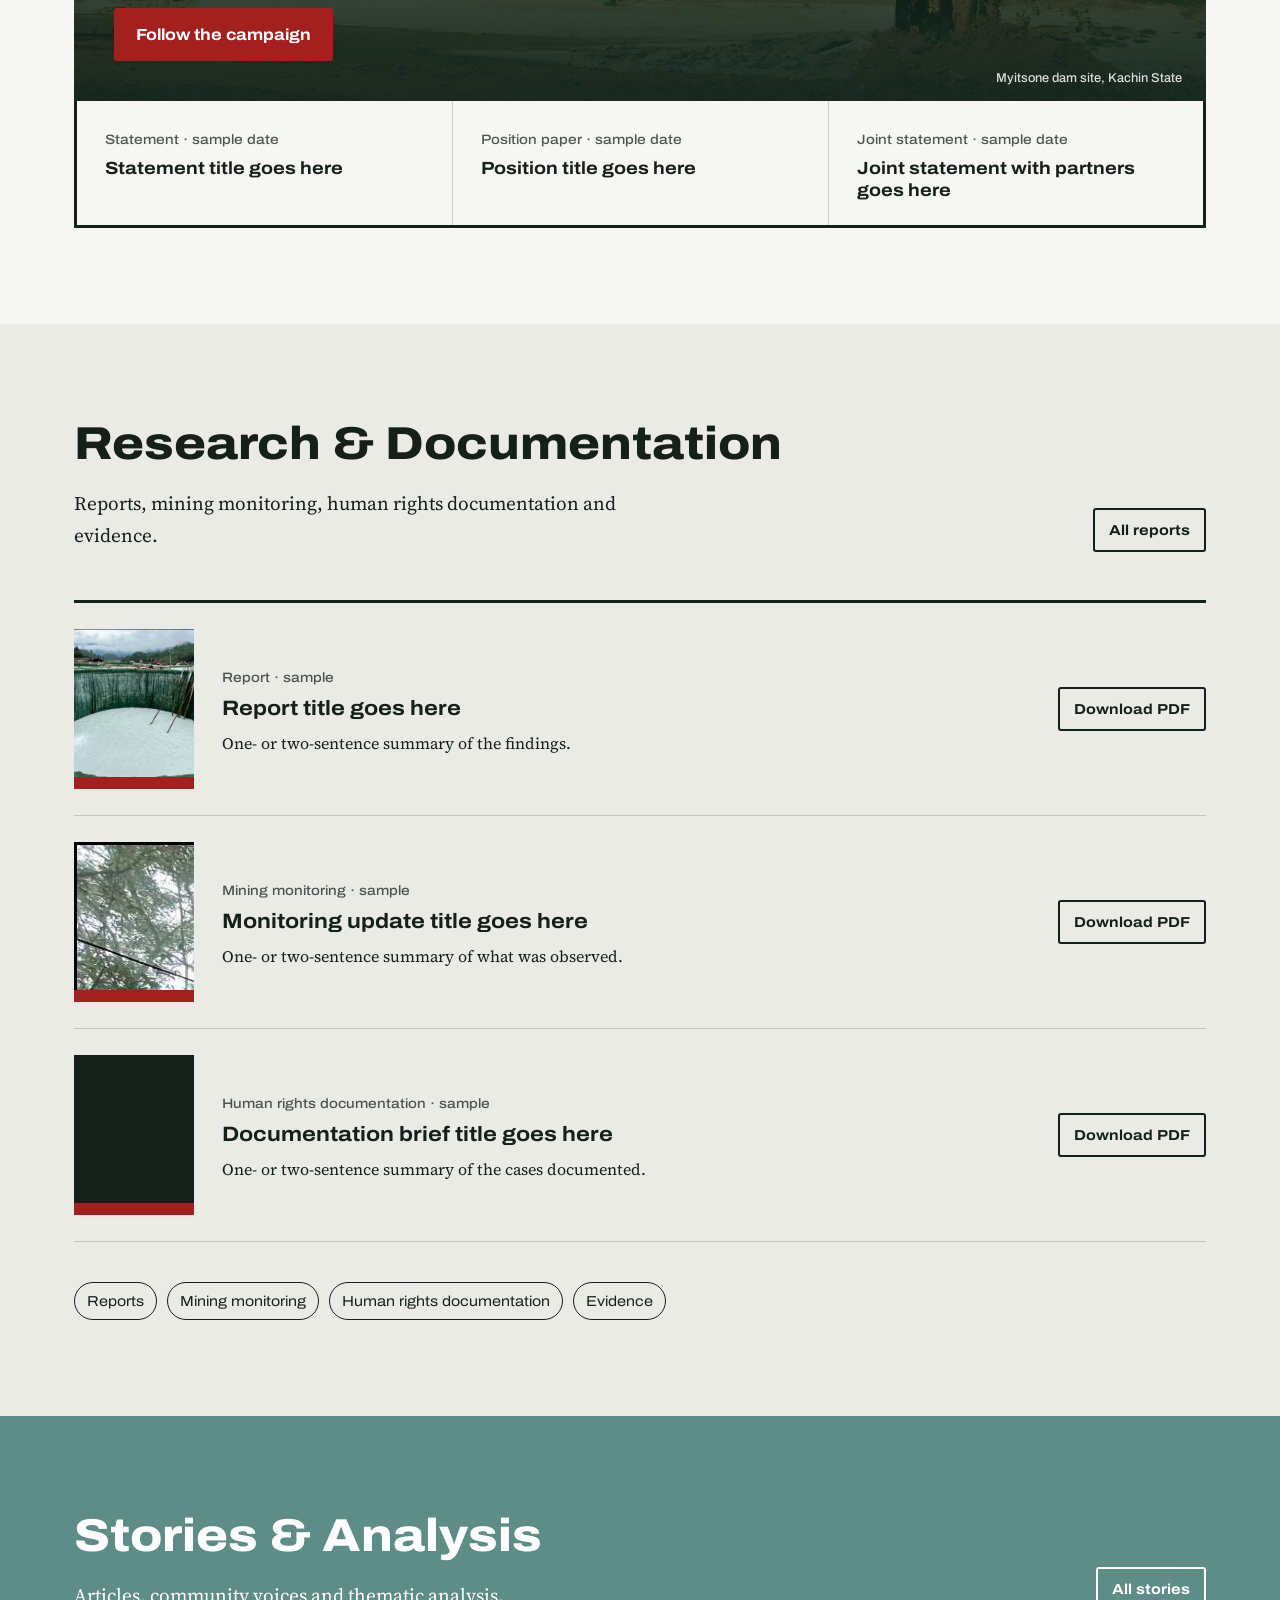
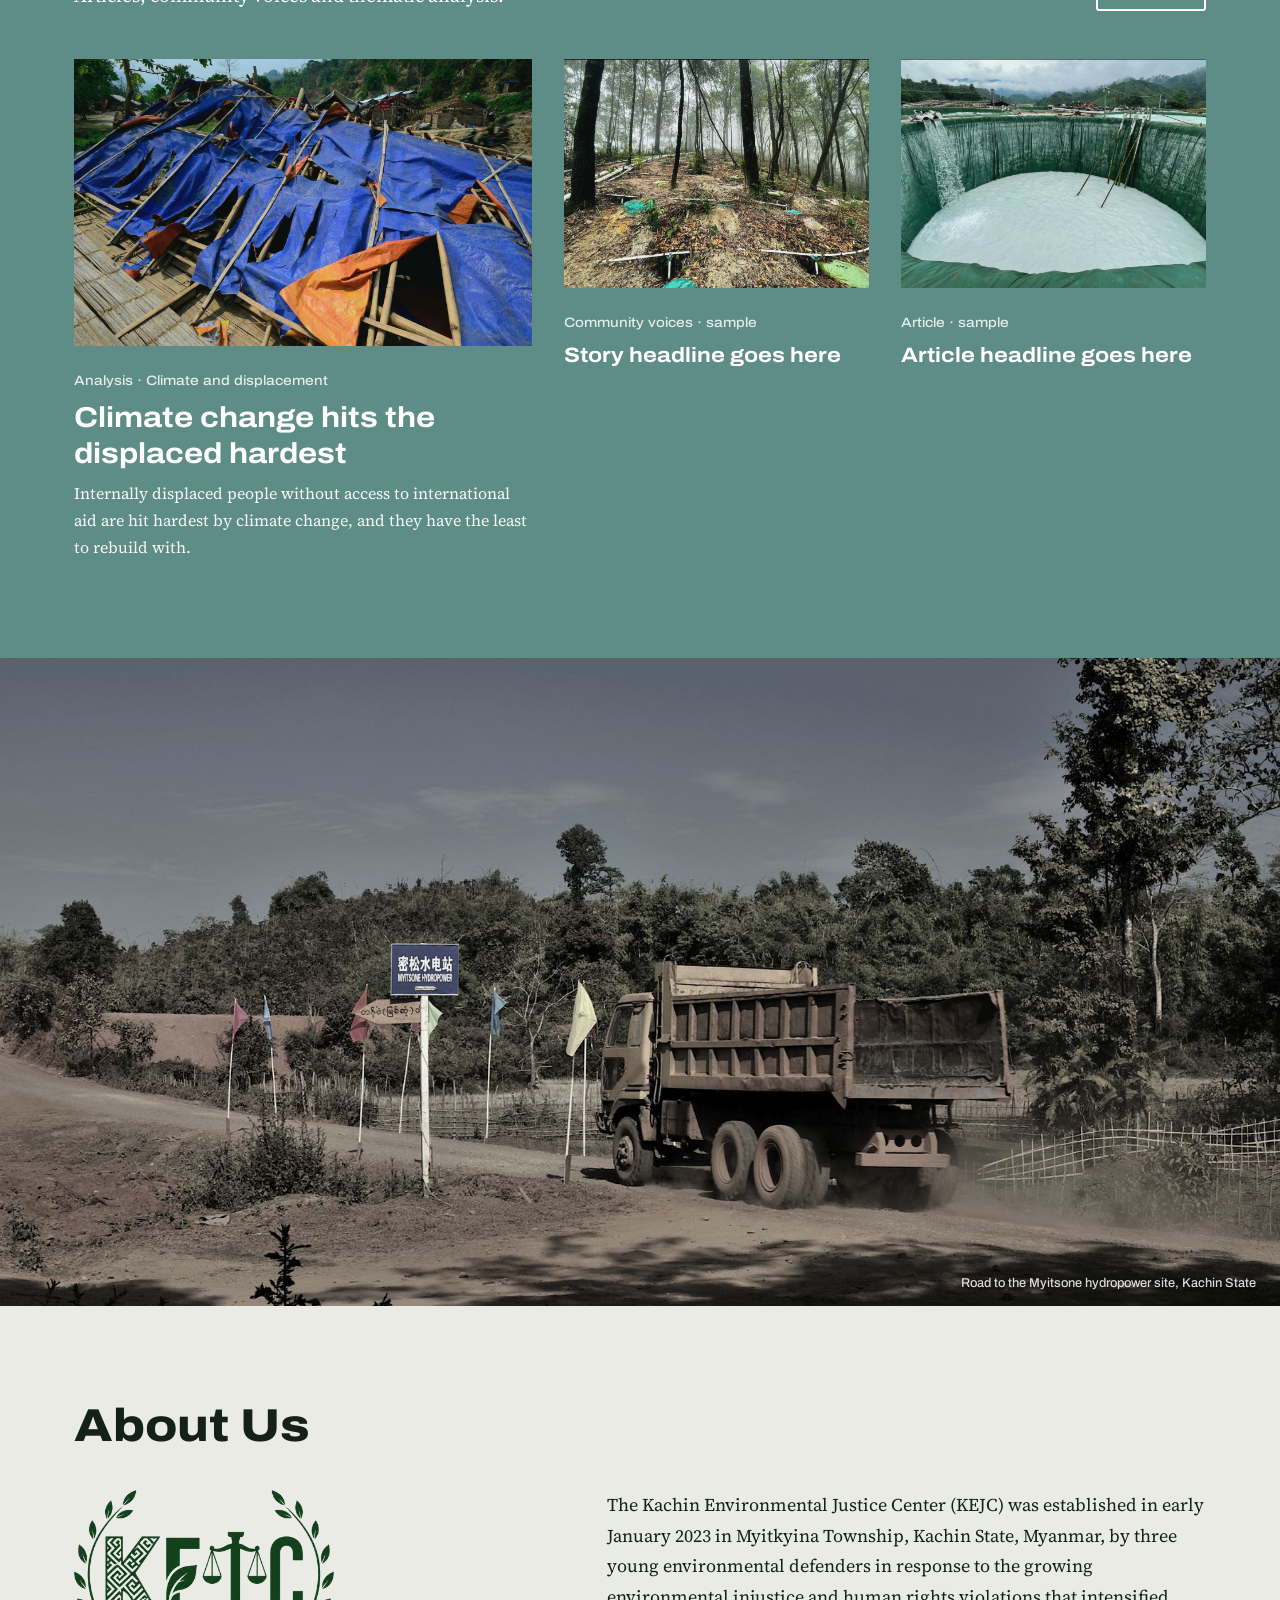
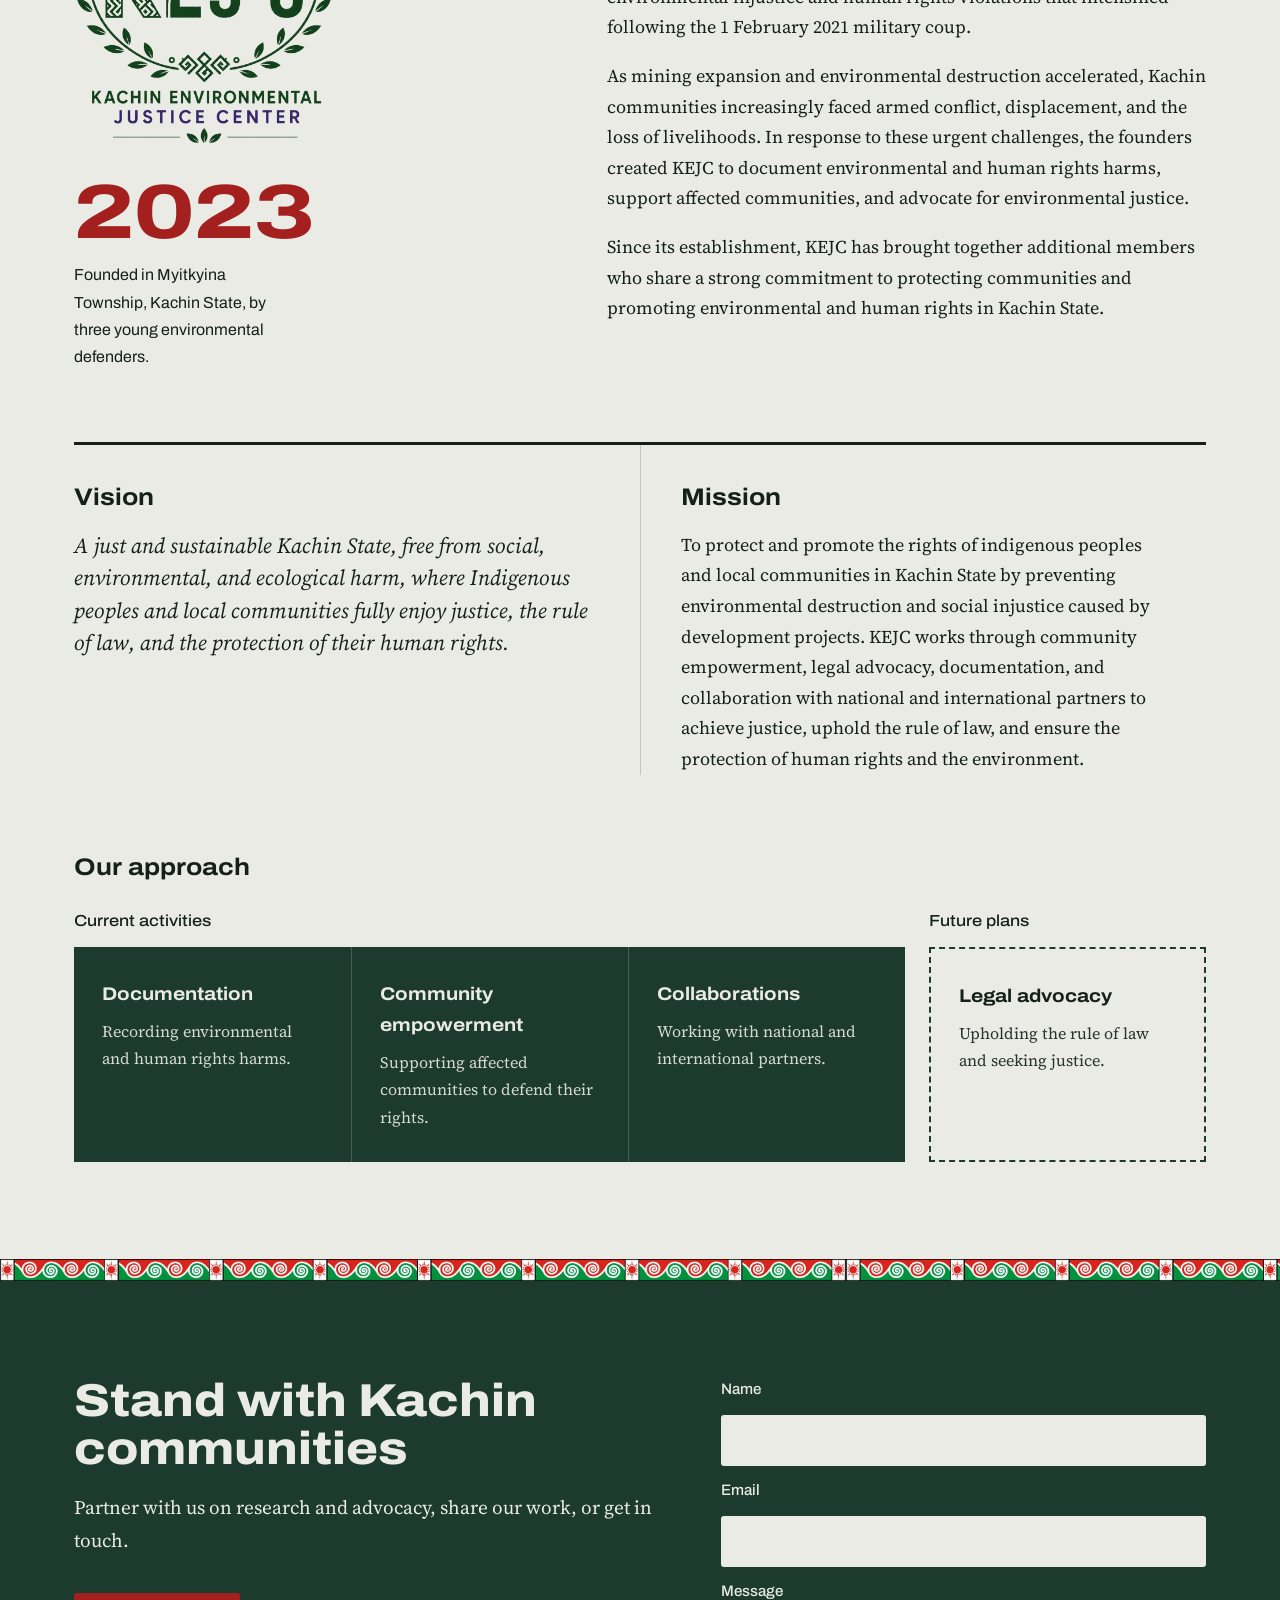
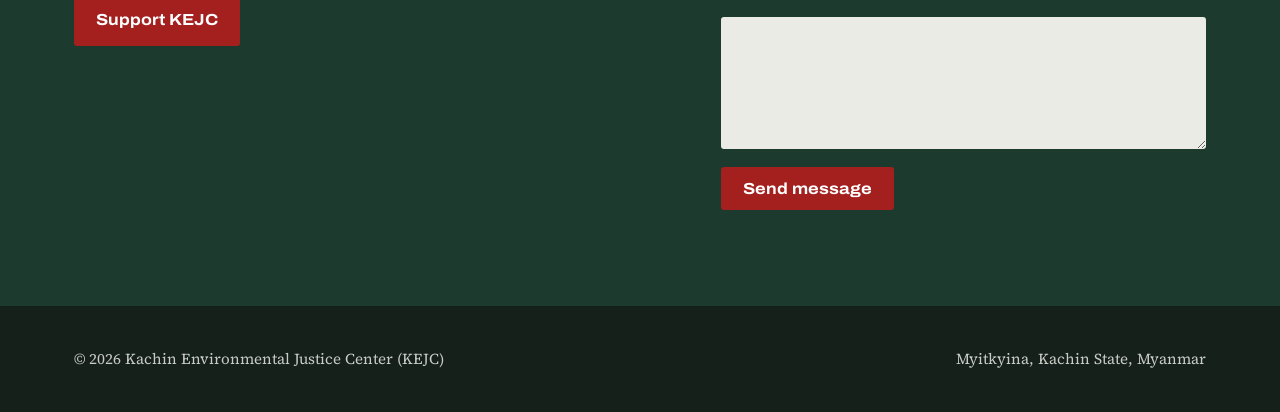
==== commit 0bc5d965: "KEJC draft: new logo, favicon, current activities and future plans Co-Authored-By: Claude Opus 5.5 <" ====
--- a/kejc/index.html
+++ b/kejc/index.html
@@ -3,6 +3,7 @@
 <head>
 <meta charset="utf-8">
 <meta name="viewport" content="width=device-width, initial-scale=1">
+<link rel="icon" type="image/png" href="img/favicon.png">
 <title>Kachin Environmental Justice Center (KEJC)</title>
 <meta name="description" content="KEJC documents environmental and human rights harms, supports affected communities, and advocates for environmental justice in Kachin State, Myanmar.">
 <link rel="preconnect" href="https://fonts.googleapis.com">
@@ -121,7 +122,12 @@
   .approach h4{font-size:1.15rem;margin-bottom:8px}
   .approach p{font-size:1rem;opacity:.9}
   .approach-title{margin-top:72px;font-size:1.5rem}
-  .approach-title + .approach{margin-top:20px}
+  .approach-wrap{display:grid;grid-template-columns:3fr 1fr;gap:24px;margin-top:20px}
+  .approach-wrap .approach{margin-top:0;grid-template-columns:repeat(3,1fr);height:calc(100% - 40px)}
+  .approach.future{grid-template-columns:1fr;background:transparent;color:var(--ink);border:2px dashed var(--forest)}
+  .phase{font-size:1rem;font-weight:500;margin-bottom:12px}
+  .logo-full{width:min(260px,70%);height:auto;display:block;margin-bottom:32px}
+  .mark img{flex:none;display:block}
 
   .join{background:var(--forest);color:var(--stone)}
   .join .wrap{display:grid;grid-template-columns:1.2fr 1fr;gap:64px}
@@ -145,7 +151,7 @@
     .report{grid-template-columns:72px 1fr}
     .report .btn{grid-column:2;justify-self:start}
     .vm div,.vm div+div{padding:28px 0 0;border-left:0}
-    .approach{grid-template-columns:1fr 1fr}
+    .approach,.approach-wrap,.approach-wrap .approach{grid-template-columns:1fr}
     .approach li+li{border-left:0}
     .about-grid{gap:32px}
     section{padding:64px 0}
@@ -157,7 +163,7 @@
 <header>
   <div class="wrap bar">
     <a class="mark" href="#top" aria-label="KEJC home">
-      <svg width="40" height="40" viewBox="0 0 40 40" aria-hidden="true"><rect width="40" height="40" fill="#A3201F"/><path d="M20 5 35 20 20 35 5 20Z" fill="none" stroke="#E9EBE4" stroke-width="3"/><path d="M20 13 27 20 20 27 13 20Z" fill="#C9A23A"/></svg>
+      <img src="img/kejc-mark-white.png" alt="" width="62" height="46">
       <span>Kachin Environmental<br>Justice Center</span>
     </a>
     <ul class="nav">
@@ -272,6 +278,7 @@
       <h2>About Us</h2>
       <div class="about-grid">
         <div>
+          <img class="logo-full" src="img/kejc-logo.png" alt="KEJC logo: Kachin Environmental Justice Center">
           <div class="founded">2023</div>
           <p class="founded-note">Founded in Myitkyina Township, Kachin State, by three young environmental defenders.</p>
         </div>
@@ -294,12 +301,22 @@
       </div>
 
       <h3 class="approach-title">Our approach</h3>
-      <ul class="approach">
-        <li><h4>Community empowerment</h4><p>Supporting affected communities to defend their rights.</p></li>
-        <li><h4>Legal advocacy</h4><p>Upholding the rule of law and seeking justice.</p></li>
-        <li><h4>Documentation</h4><p>Recording environmental and human rights harms.</p></li>
-        <li><h4>Collaboration</h4><p>Working with national and international partners.</p></li>
-      </ul>
+      <div class="approach-wrap">
+        <div>
+          <h4 class="phase">Current activities</h4>
+          <ul class="approach">
+            <li><h4>Documentation</h4><p>Recording environmental and human rights harms.</p></li>
+            <li><h4>Community empowerment</h4><p>Supporting affected communities to defend their rights.</p></li>
+            <li><h4>Collaborations</h4><p>Working with national and international partners.</p></li>
+          </ul>
+        </div>
+        <div>
+          <h4 class="phase">Future plans</h4>
+          <ul class="approach future">
+            <li><h4>Legal advocacy</h4><p>Upholding the rule of law and seeking justice.</p></li>
+          </ul>
+        </div>
+      </div>
     </div>
   </section>
 
